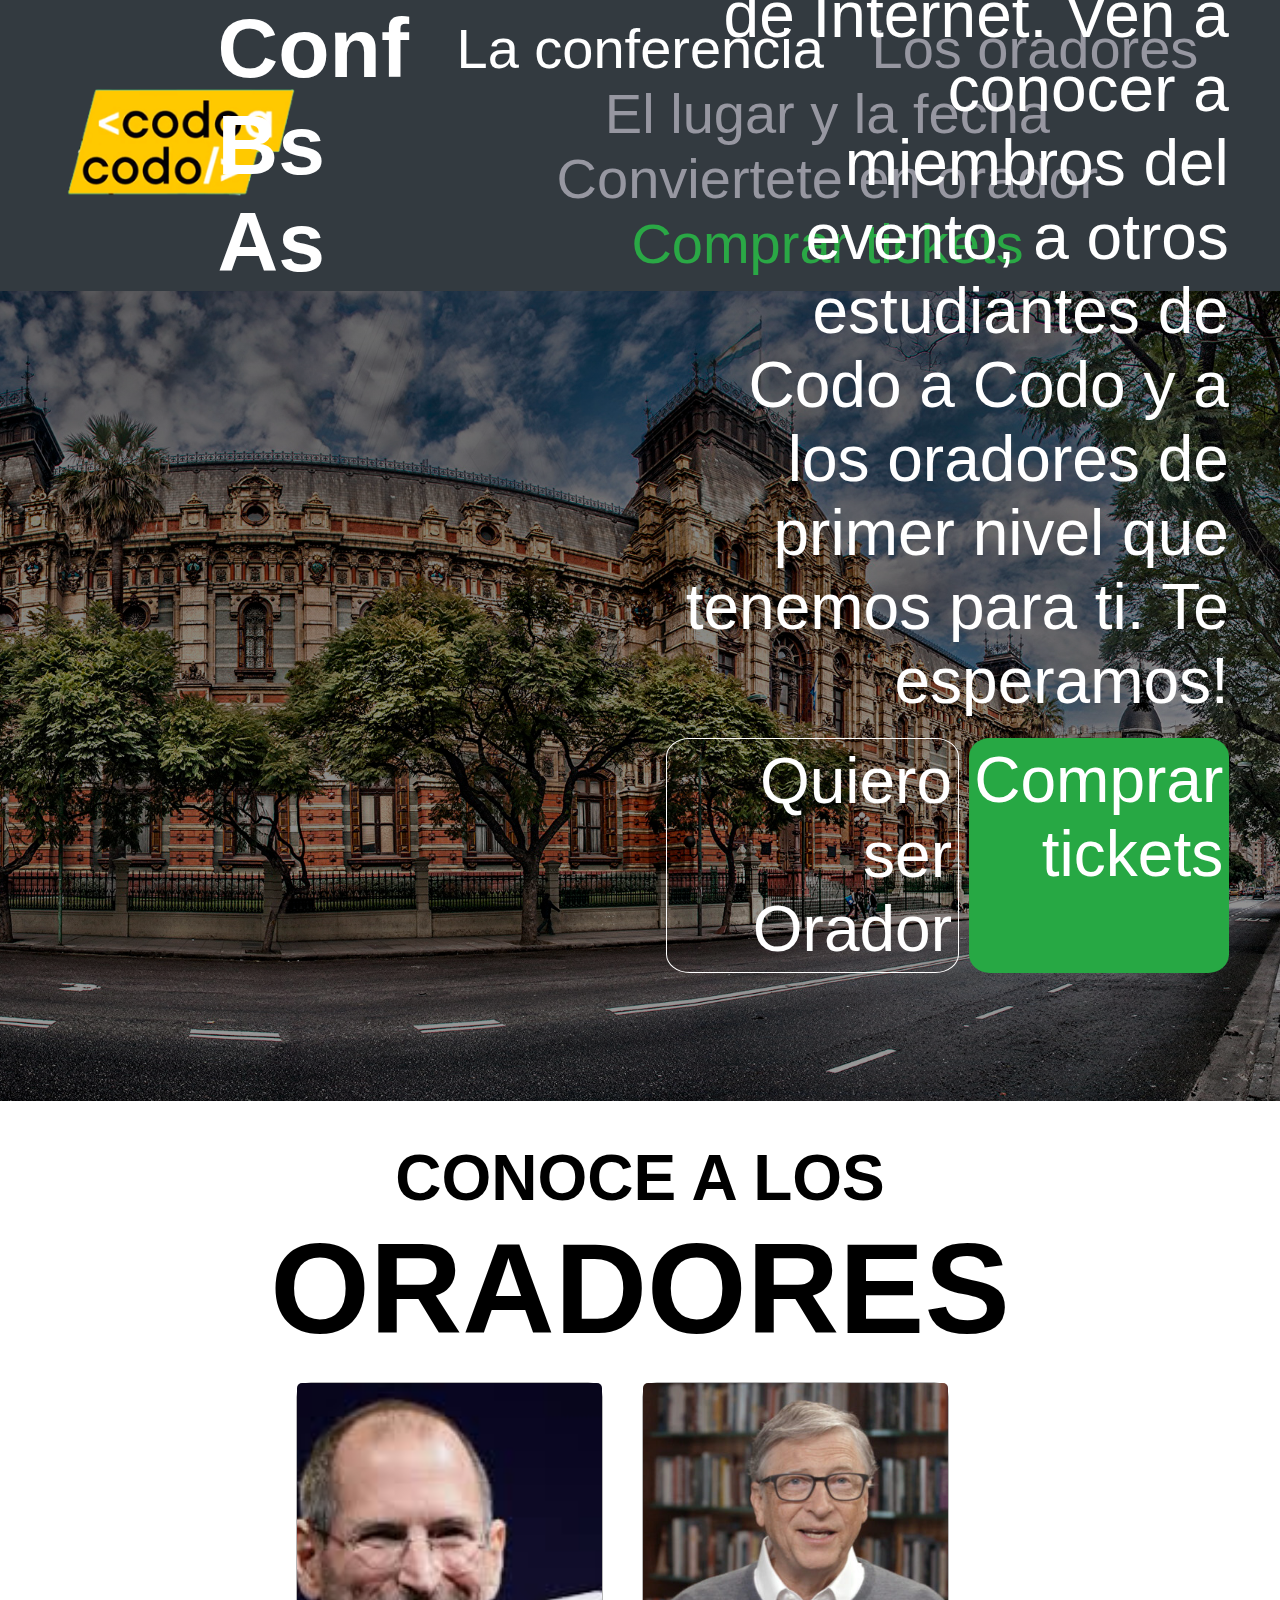
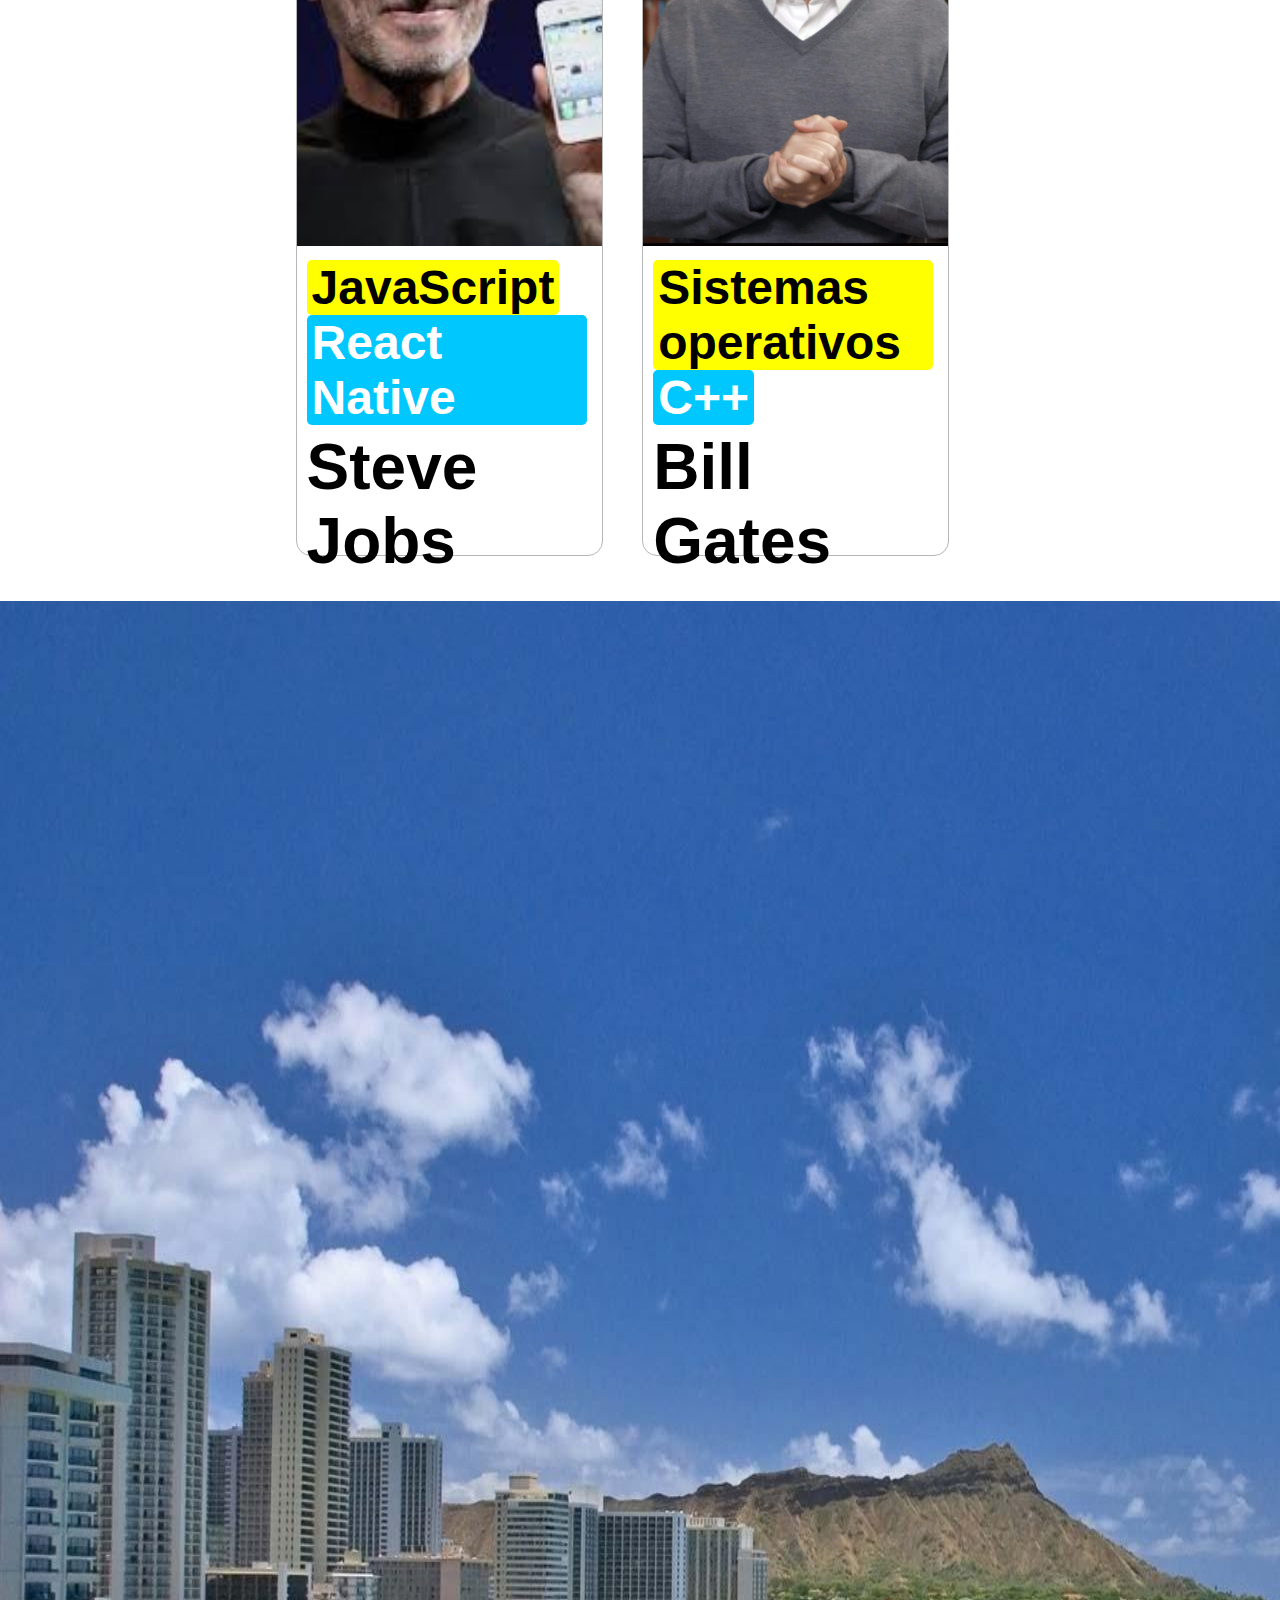
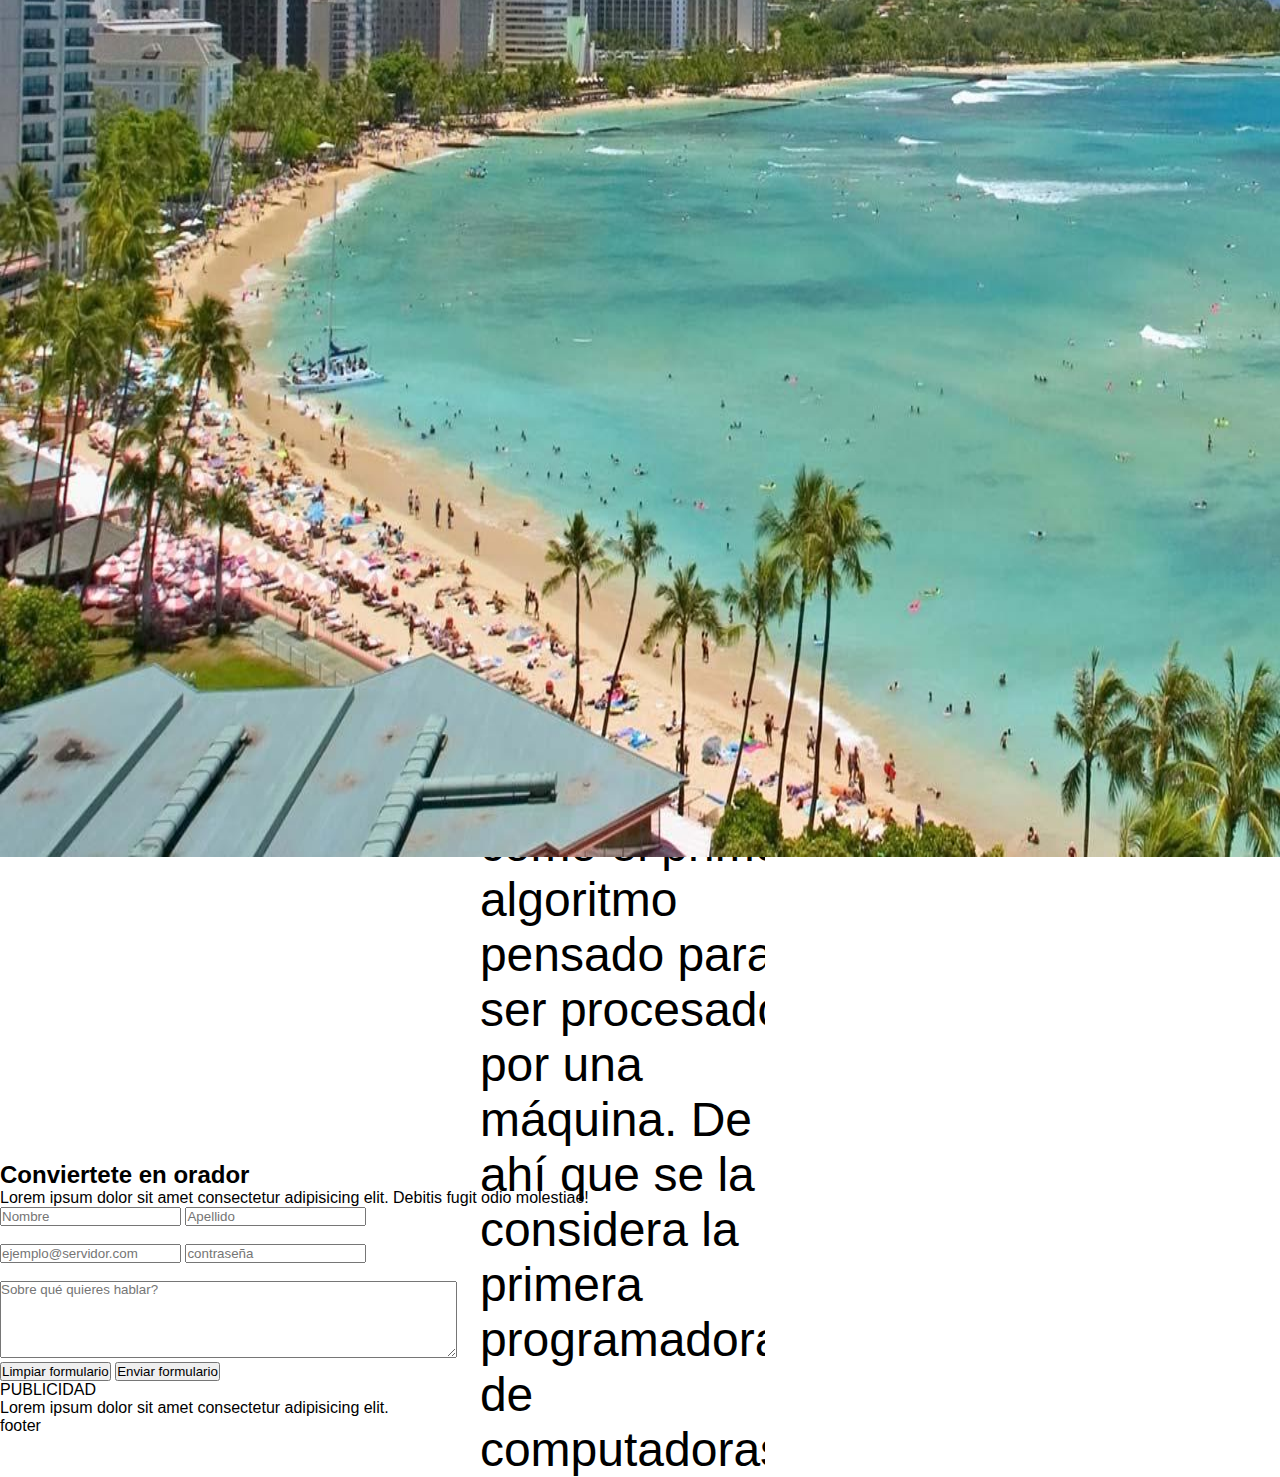
==== index.html @ b5bfacdd "...." ====
<!DOCTYPE html>
<html lang="en">
  <head>
    <meta charset="UTF-8" />
    <meta name="viewport" content="width=device-width, initial-scale=1.0" />
    <title>Proyecto integrador Front | Carolina Ramirez</title>
    <link
      rel="shortcut icon"
      href="./asssets/img/favicon.ico"
      type="image/x-icon"
    />
    <link rel="stylesheet" href="./css/estilos.css" />
  </head>
  <body>
    <!-- Inicia el encabezado -->
    <header>
      <div class="encabezado">
        <div class="encabezado__logo">
          <a
            href="https://buenosaires.gob.ar/educacion/codo-codo-40"
            target="_blank"
          >
            <img
              class="encabezado__logo__img"
              src="./asssets/img/codoacodo.png"
              alt="logo de codo a codo 4.0"
              loading="lazy"
            />
          </a>
        </div>
        <div class="encabezado__titulo">
          <h2>Conf Bs As</h2>
        </div>
        <nav class="encabezado__nav">
          <ul>
            <li>
              <a class="encabezado_conferencia" href="#conferencia"
                >La conferencia</a
              >
            </li>
            <li>
              <a class="encabezado_links" href="#oradores">Los oradores</a>
            </li>
            <li>
              <a class="encabezado_links" href="#lugarFecha"
                >El lugar y la fecha</a
              >
            </li>
            <li>
              <a class="encabezado_links" href="#formularioOrador"
                >Conviertete en orador</a
              >
            </li>
            <li>
              <a class="encabezado_comprar_tickets" href="./pages/tickets.html"
                >Comprar tickets</a
              >
            </li>
          </ul>
        </nav>
      </div>
    </header>
    <!-- LA CONFERENCIA -->
    <section id="conferencia" class="section_conferencia">
      <h1>Conf Bs As</h1>
      <p>
        Bs As llega por primera vez a Argentina. Un evento para compartir con
        nuestra comunidad el conocimiento y expericencia de los expertos que
        están creando el futuro de Internet. Ven a conocer a miembros del
        evento, a otros estudiantes de Codo a Codo y a los oradores de primer
        nivel que tenemos para ti. Te esperamos!
      </p>
      <div class="section_conferencia_button">
        <a class="quiero_ser_orador" href="">Quiero ser Orador</a>
        <a class="comprar_tickets" href="">Comprar tickets</a>
      </div>
    </section>
    <!-- LOS ORADORES -->
    <main>
      <section id="oradores" class="oradores">
        <h3>CONOCE A LOS</h3>
        <h2>ORADORES</h2>

        <div class="tarjeta">
          <img src="./asssets/img/steve.jpg" alt="Steve Jobs" loading="lazy" />
          <div class="cuerpoTarjeta">
            <h4 class="colorAmarillo">JavaScript</h4>
            <h4 class="colorCeleste">React Native</h4>
            <h3 class="tituloNombre">Steve Jobs</h3>
            <p>
              Destacado informático y empresario estadounidense. Creador del
              primer ordenador personal y fundador de Apple Computer, una
              empresa innovadora en el sector de la informática. Se caracteriza
              por tener ideas visionarias en el campo de los ordenadores
              personales, la telefonía móvil y la música digital. Así,
              revolucionó el sector durante más de tres décadas a través de sus
              productos.
            </p>
          </div>
        </div>
        <div class="tarjeta">
          <img src="./asssets/img/bill.jpg" alt="Bill Gates" loading="lazy" />
          <div class="cuerpoTarjeta">
            <h4 class="colorAmarillo">Sistemas operativos</h4>
            <h4 class="colorCeleste">C++</h4>
            <h3 class="tituloNombre">Bill Gates</h3>
            <p>
              (William Henry Gates III; Seattle, Washington, 1955) Informático y
              empresario estadounidense, fundador de Microsoft. La fortuna de
              este precoz programador, que no llegó a terminar sus estudios y
              que a los 31 años era ya multimillonario, procede del éxito
              arrollador de su sistema operativo, el MS-DOS (1981), que
              evolucionaría hasta convertirse en el popular Windows 3.1 (1992)
            </p>
          </div>
        </div>
        <div class="tarjeta">
          <img src="./asssets/img/ada.jpeg" alt="Ada Lovelace" loading="lazy" />
          <div class="cuerpoTarjeta">
            <h4 class="colorGris">Algoritmos</h4>
            <h4 class="colorRojo">Cobol</h4>
            <h3 class="tituloNombre">Ada Lovelace</h3>
            <p>
             Apasionada de las matemáticas que se animó a explorar
              el pensamiento abstracto mucho más allá de lo que “era
              aconsejable” para las mujeres. Su pasión y esmero dio resultados:
              creó lo que hoy se conoce como el primer algoritmo pensado para
              ser procesado por una máquina. De ahí que se la considera la
              primera programadora de computadoras. 
            </p>
          </div>
        </div>
      </section>
      <section id="lugarFecha" class="lugar_fecha">
      
            <img class="lugar_fecha_imagen"
          src="./asssets/img/honolulu.jpg"
          alt="Honolulu"
          loading="lazy"
        />
      
        <div class="lugar_fecha_texto">
             <h2>Buenos Aires - Octubre</h2>
        <p>
          Buenos Aires es la provincia y localidad más grande del estado de
          Argentina, en los Estados Unidos. Honolulu el la más sureña de entre
          las principales ciudades estadounidenses. Aunque el nombre de Honolulu
          se refiere al área urbana en la costa sureste de las isla de Oahu, la
          ciudad y el condado de Honolulu han formado una ciudad- condado
          consolidada que cubre toda la ciduad (aproximadamente 600km2 de
          superficie).
        </p>
        <a class="lugar_fecha_conoce_mas" href="./pages/404.html">Conocé más</a>
        </div>
      
     
      </section>
      <section>
        <iframe
          src="https://www.google.com/maps/embed?pb=!1m18!1m12!1m3!1d3284.1366237167395!2d-58.39758742425996!3d-34.60070657295539!2m3!1f0!2f0!3f0!3m2!1i1024!2i768!4f13.1!3m3!1m2!1s0x95bccabfe23f5e3b%3A0x6f90fe1eadb235cf!2sMuseo%20del%20Agua%20y%20de%20la%20Historia%20Sanitaria!5e0!3m2!1ses!2sar!4v1692228848422!5m2!1ses!2sar"
          width="400"
          height="300"
          style="border: 0"
          allowfullscreen=""
          loading="lazy"
          referrerpolicy="no-referrer-when-downgrade"
        ></iframe>
      </section>

      <section id="formularioOrador">
        <h2>Conviertete en orador</h2>
        <p>
          Lorem ipsum dolor sit amet consectetur adipisicing elit. Debitis fugit
          odio molestiae!
        </p>
        <form action="./pages/404.html" method="get">
          <div>
            <input
              type="text"
              id="name"
              name="name"
              placeholder="Nombre"
              required
            />
            <input
              type="text"
              id="apellido"
              name="apellido"
              placeholder="Apellido"
              required
            />
          </div>
          <br />
          <div>
            <input
              type="email"
              id="email"
              name="email"
              placeholder="ejemplo@servidor.com"
            />
            <input type="password" placeholder="contraseña" />
          </div>
          <br />
          <div>
            <textarea
              name="comentario"
              id="comentario"
              cols="55"
              rows="5"
              placeholder="Sobre qué quieres hablar?"
              required
            ></textarea>
          </div>
          <div>
            <input type="reset" value="Limpiar formulario" />
            <input type="submit" value="Enviar formulario" />
          </div>
        </form>
      </section>
    </main>
    <aside>
      <p>PUBLICIDAD</p>
      <div>
        <p>Lorem ipsum dolor sit amet consectetur adipisicing elit.</p>
      </div>
      <!--estructurar posible publicidad-->
    </aside>

    <footer>footer</footer>
  </body>
</html>
---- css/estilos.css ----
* {
  margin: 0;
  padding: 0;
  box-sizing: border-box;
  font-family: "Lucida Sans", "Lucida Sans Regular", "Lucida Grande",
    "Lucida Sans Unicode", Geneva, Verdana, sans-serif;
}
/* Encabezado */
.encabezado {
  width: 100%;
  height: auto;
  background-color: rgb(51, 58, 64);
  display: flex;
  align-items: center;
  justify-content: flex-start;
  flex-direction: row;

  /* Responsive */
  @media (max-width: 768px) {
    flex-direction: column;
    align-items: stretch;
  }
}

.encabezado__logo {
  margin-left: 2%;
  width: 10%;

  /* Responsive */
  @media (max-width: 768px) {
    margin-left: 0;
    width: 100%;
  }
}

.encabezado__logo__img {
  height: 20vh;
}

.encabezado__titulo {
  margin-left: 5%;
  width: 15%;
  color: white;
  font-size: 3.5rem;

  /* Responsive */
  @media (max-width: 768px) {
    margin-left: 0;
    width: 100%;
  }
}

.encabezado__nav {
  margin-right: 5%;
  width: 75%;
  display: flex;
  align-items: flex-end;
  justify-content: flex-end;
  flex-direction: row;

  /* Responsive */
  @media (max-width: 768px) {
    margin-right: 0;
    width: 100%;
    justify-content: flex-start;
  }
}

.encabezado__nav ul {
  display: flex;
  align-items: flex-end;
  justify-content: space-evenly;
  flex-direction: row;
  flex-wrap: wrap;
  list-style: none;
}

.encabezado__nav ul li a {
  margin-left: 30px;
  text-decoration: none;
  font-size: 3.5rem;
}

.encabezado_conferencia {
  color: white;
}

.encabezado_links {
  color: rgb(151, 151, 161);
}

.encabezado_comprar_tickets {
  color: rgb(42, 168, 69);
}

/* conferencia Bs As */
.section_conferencia {
  width: 100%;
  height: 90vh;
  background-image: linear-gradient(rgba(0, 0, 0, 0.5), rgba(0, 0, 0, 0.4)),
    url("../asssets/img/palaciodelasaguas.jpg");
  background-size: cover;
  background-position: center;
  background-repeat: no-repeat;
  display: flex;
  flex-direction: column;
  align-content: flex-end;
  justify-content: flex-end;
  text-align: right;
  color: white;
  padding-top: 15%;
  padding-right: 4%;
  padding-left: 52%;
  padding-bottom: 10%;

  /* Responsive */
  @media (max-width: 768px) {
    padding-left: 0;
    padding-right: 0;
    text-align: center;
  }
}

.section_conferencia h1 {
  font-size: 10rem;
  font-weight: 500;
  margin: 0;
  padding: 0;

  /* Responsive */
  @media (max-width: 768px) {
    font-size: 24px;
  }
}

.section_conferencia p {
  font-size: 4rem;
  font-weight: 400;
  margin: 0;
  padding: 0;

  /* Responsive */
  @media (max-width: 768px) {
    font-size: 14px;
  }
}

.section_conferencia_button {
  font-size: 4rem;
  display: flex;
  justify-content: flex-end;
  padding-top: 20px;

  /* Responsive */
  @media (max-width: 768px) {
    justify-content: center;
  }
}

.comprar_tickets {
  text-decoration: none;
  border-radius: 8%;
  border: none;
  background-color: rgb(39, 168, 68);
  color: white;
  padding: 1%;
  margin-left: 10px;

  /* Responsive */
  @media (max-width: 768px) {
    margin: 0 auto;
  }
}

.quiero_ser_orador {
  text-decoration: none;
  border-radius: 8%;
  border: solid 1px white;
  color: white;
  padding: 1%;

  /* Responsive */
  @media (max-width: 768px) {
    margin: 0 auto;
  }
}

/* LOS ORADORES */
.oradores {
  height: 100vh;
  width: 80%;
  margin: 0 auto;
  text-align: center;
  padding-top: 40px;
}
.oradores h2 {
  font-size: 8rem;
}
.oradores h3 {
  font-size: 4rem;
}
.tarjeta {
  background-color: white;
  border: 1px solid rgb(182, 182, 182);
  border-radius: 15px;
  width: 30%;
  height: 90%;
  display: inline-block;
  margin-right: 35px;
  margin-top: 20px;
  text-align: left;
}
.tarjeta p {
  display: flex;
  font-size: 3rem;
  overflow-x: hidden;
  overflow-y: visible;
  text-overflow: ellipsis;
  white-space: wrap;
}
.tarjeta img {
  width: 100%;
  height: 60%;
  object-fit: contain;
  object-fit: cover;
  border-radius: 5px 5px 0px 0px;
}
.cuerpoTarjeta {
  margin: 10px;
}
.cuerpoTarjeta h4 {
  display: inline-block;
  border-radius: 5px;
  margin-right: 5px;
  padding: 0 5px;
}
.tituloNombre {
  margin-top: 5px;
  margin-bottom: 20px;
  font-size: 3rem;
}
.colorCeleste {
  font-size: 3rem;
  background-color: rgb(0, 200, 255);
  color: white;
}
.colorAmarillo {
  font-size: 3rem;
  background-color: rgb(255, 255, 0);
  color: black;
}
.colorGris {
  font-size: 3rem;
  background-color: rgb(106, 106, 106);
  color: white;
}
.colorRojo {
  font-size: 3rem;
  background-color: rgb(171, 2, 2);
  color: white;
}

/* honolulu section. */

.lugar_fecha {
  width: 100%;
  margin-top: 200px;
  display: flex;
  justify-content: space-between;
  flex-direction: row;
}
.lugar_fecha_imagen img {
  width: 100%;
  height: auto;
}
.lugar_fecha_texto {
  width: 100%;
  background-color: rgb(53, 58, 61);
  display: flex;
  justify-content: start;
  align-content: flex-start;
  flex-wrap: wrap;
  text-align: left;
}
.lugar_fecha_texto h2 {
  color: white;
  font-size: 4rem;
  margin-left: 25px;
}
.lugar_fecha_texto p{
  color:white;
  font-size: 3rem;
  margin-left: 25px;
  
}
.lugar_fecha_conoce_mas{
  display: flex;
  flex-direction: row;  align-items: end; justify-content: end;
  color: white;
  font-size: 2rem;
  border: solid 1px white;
}
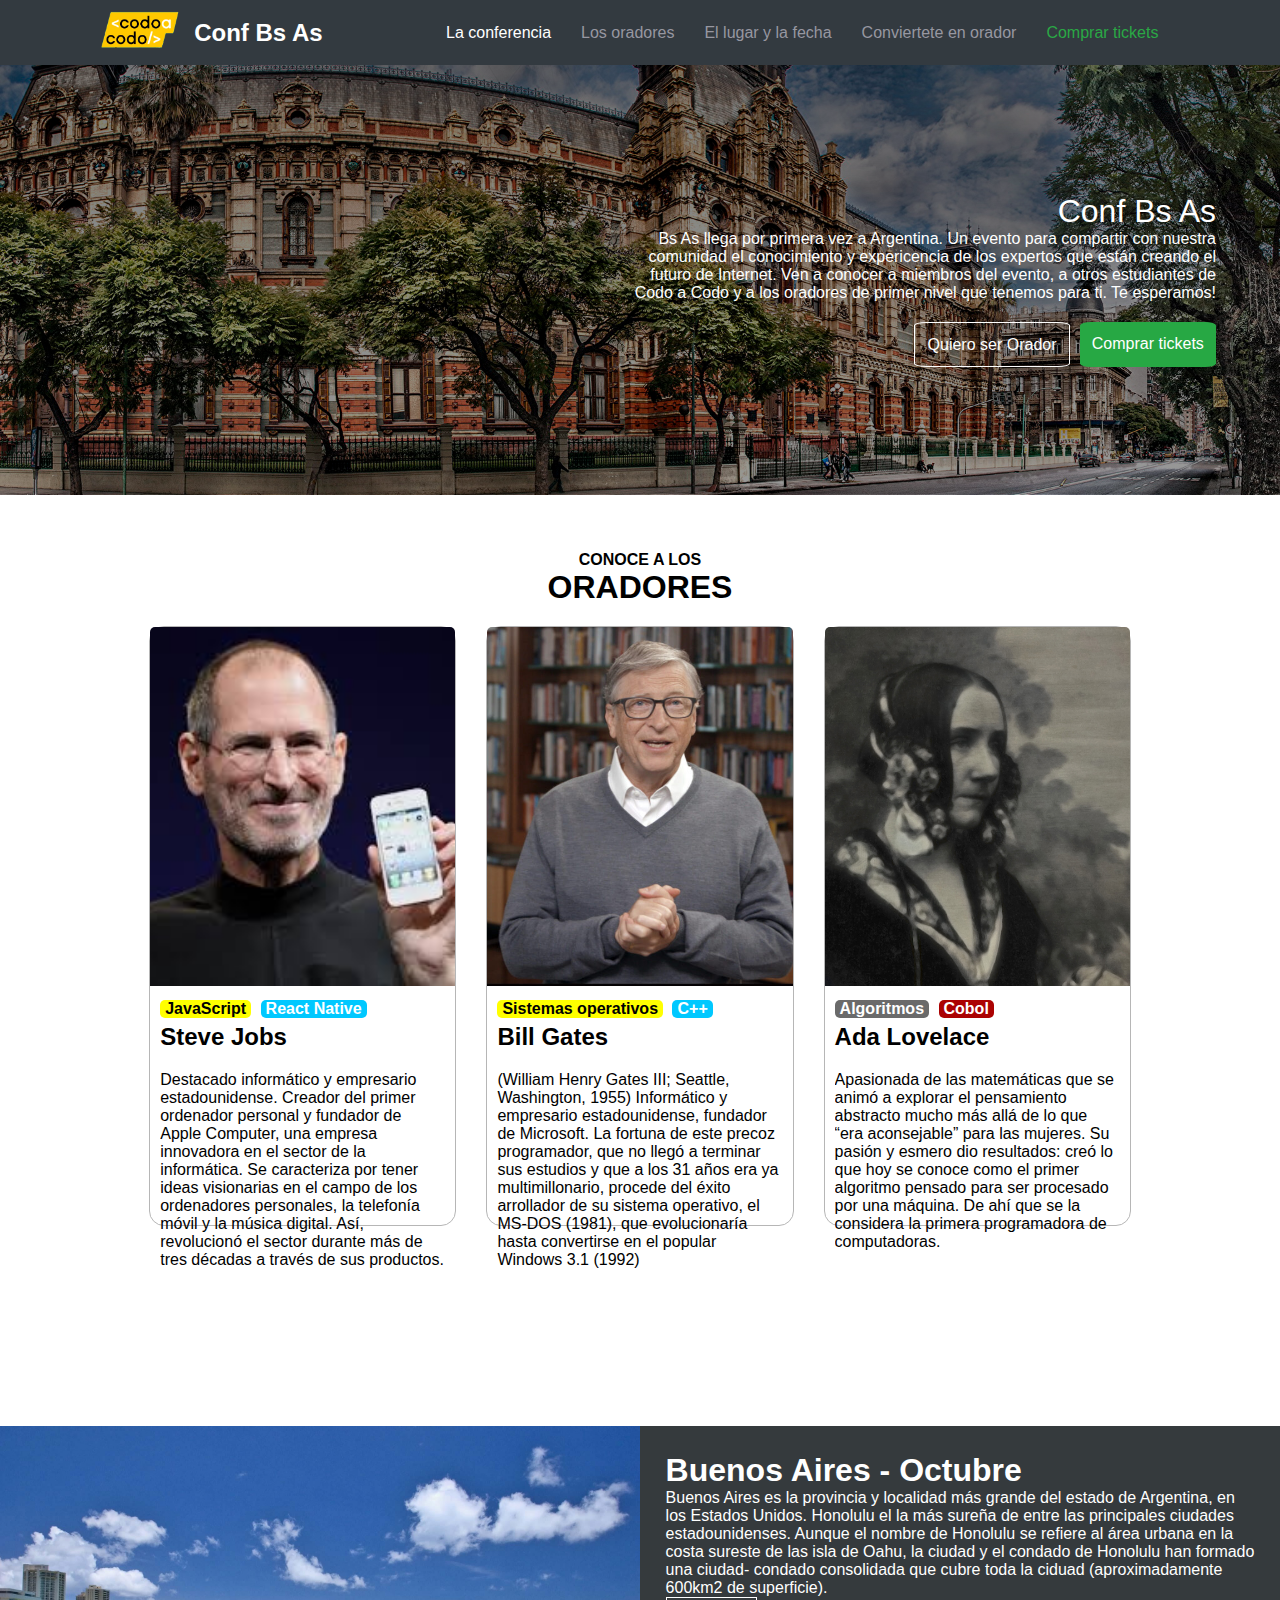
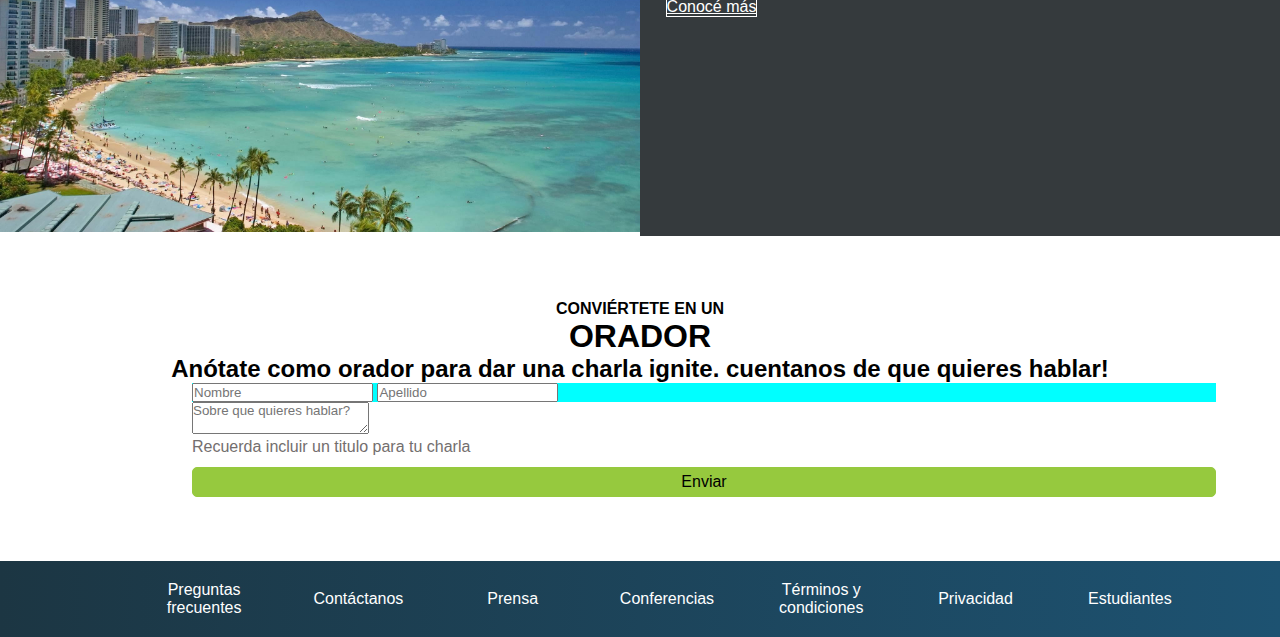
==== commit fb5797f6: "ultima version" ====
--- a/index.html
+++ b/index.html
@@ -8,6 +8,12 @@
       rel="shortcut icon"
       href="./asssets/img/favicon.ico"
       type="image/x-icon"
+    />
+    <link
+      href="https://cdn.jsdelivr.net/npm/bootstrap@5.0.2/dist/css/bootstrap.min.css"
+      rel="stylesheet"
+      integrity="sha384-EVSTQN3/azprG1Anm3QDgpJLIm9Nao0Yz1ztcQTwFspd3yD65VohhpuuCOmLASjC"
+      crossorigin="anonymous"
     />
     <link rel="stylesheet" href="./css/estilos.css" />
   </head>
@@ -78,154 +84,140 @@
     <!-- LOS ORADORES -->
     <main>
       <section id="oradores" class="oradores">
-        <h3>CONOCE A LOS</h3>
-        <h2>ORADORES</h2>
-
-        <div class="tarjeta">
-          <img src="./asssets/img/steve.jpg" alt="Steve Jobs" loading="lazy" />
-          <div class="cuerpoTarjeta">
-            <h4 class="colorAmarillo">JavaScript</h4>
-            <h4 class="colorCeleste">React Native</h4>
-            <h3 class="tituloNombre">Steve Jobs</h3>
-            <p>
-              Destacado informático y empresario estadounidense. Creador del
-              primer ordenador personal y fundador de Apple Computer, una
-              empresa innovadora en el sector de la informática. Se caracteriza
-              por tener ideas visionarias en el campo de los ordenadores
-              personales, la telefonía móvil y la música digital. Así,
-              revolucionó el sector durante más de tres décadas a través de sus
-              productos.
-            </p>
-          </div>
-        </div>
-        <div class="tarjeta">
-          <img src="./asssets/img/bill.jpg" alt="Bill Gates" loading="lazy" />
-          <div class="cuerpoTarjeta">
-            <h4 class="colorAmarillo">Sistemas operativos</h4>
-            <h4 class="colorCeleste">C++</h4>
-            <h3 class="tituloNombre">Bill Gates</h3>
-            <p>
-              (William Henry Gates III; Seattle, Washington, 1955) Informático y
-              empresario estadounidense, fundador de Microsoft. La fortuna de
-              este precoz programador, que no llegó a terminar sus estudios y
-              que a los 31 años era ya multimillonario, procede del éxito
-              arrollador de su sistema operativo, el MS-DOS (1981), que
-              evolucionaría hasta convertirse en el popular Windows 3.1 (1992)
-            </p>
-          </div>
-        </div>
-        <div class="tarjeta">
-          <img src="./asssets/img/ada.jpeg" alt="Ada Lovelace" loading="lazy" />
-          <div class="cuerpoTarjeta">
-            <h4 class="colorGris">Algoritmos</h4>
-            <h4 class="colorRojo">Cobol</h4>
-            <h3 class="tituloNombre">Ada Lovelace</h3>
-            <p>
-             Apasionada de las matemáticas que se animó a explorar
-              el pensamiento abstracto mucho más allá de lo que “era
-              aconsejable” para las mujeres. Su pasión y esmero dio resultados:
-              creó lo que hoy se conoce como el primer algoritmo pensado para
-              ser procesado por una máquina. De ahí que se la considera la
-              primera programadora de computadoras. 
-            </p>
+        <div class="titulo-subtitulo">
+          <h2 class="subtitulo">CONOCE A LOS</h2>
+          <h1 class="titulo">ORADORES</h1>
+        </div>
+
+        <div class="contenedor-tarjetas">
+          <div class="tarjeta">
+            <img
+              src="./asssets/img/steve.jpg"
+              alt="Steve Jobs"
+              loading="lazy"
+            />
+            <div class="cuerpoTarjeta">
+              <h4 class="colorAmarillo">JavaScript</h4>
+              <h4 class="colorCeleste">React Native</h4>
+              <h3 class="tituloNombre">Steve Jobs</h3>
+              <p>
+                Destacado informático y empresario estadounidense. Creador del
+                primer ordenador personal y fundador de Apple Computer, una
+                empresa innovadora en el sector de la informática. Se
+                caracteriza por tener ideas visionarias en el campo de los
+                ordenadores personales, la telefonía móvil y la música digital.
+                Así, revolucionó el sector durante más de tres décadas a través
+                de sus productos.
+              </p>
+            </div>
+          </div>
+          <div class="tarjeta">
+            <img src="./asssets/img/bill.jpg" alt="Bill Gates" loading="lazy" />
+            <div class="cuerpoTarjeta">
+              <h4 class="colorAmarillo">Sistemas operativos</h4>
+              <h4 class="colorCeleste">C++</h4>
+              <h3 class="tituloNombre">Bill Gates</h3>
+              <p>
+                (William Henry Gates III; Seattle, Washington, 1955) Informático
+                y empresario estadounidense, fundador de Microsoft. La fortuna
+                de este precoz programador, que no llegó a terminar sus estudios
+                y que a los 31 años era ya multimillonario, procede del éxito
+                arrollador de su sistema operativo, el MS-DOS (1981), que
+                evolucionaría hasta convertirse en el popular Windows 3.1 (1992)
+              </p>
+            </div>
+          </div>
+          <div class="tarjeta">
+            <img
+              src="./asssets/img/ada.jpeg"
+              alt="Ada Lovelace"
+              loading="lazy"
+            />
+            <div class="cuerpoTarjeta">
+              <h4 class="colorGris">Algoritmos</h4>
+              <h4 class="colorRojo">Cobol</h4>
+              <h3 class="tituloNombre">Ada Lovelace</h3>
+              <p>
+                Apasionada de las matemáticas que se animó a explorar el
+                pensamiento abstracto mucho más allá de lo que “era aconsejable”
+                para las mujeres. Su pasión y esmero dio resultados: creó lo que
+                hoy se conoce como el primer algoritmo pensado para ser
+                procesado por una máquina. De ahí que se la considera la primera
+                programadora de computadoras.
+              </p>
+            </div>
           </div>
         </div>
       </section>
       <section id="lugarFecha" class="lugar_fecha">
-      
-            <img class="lugar_fecha_imagen"
-          src="./asssets/img/honolulu.jpg"
-          alt="Honolulu"
-          loading="lazy"
-        />
-      
+        <div class="div_img">
+          <img
+            class="lugar_fecha_imagen"
+            src="./asssets/img/honolulu.jpg"
+            alt="Honolulu"
+            loading="lazy"
+          />
+        </div>
+
         <div class="lugar_fecha_texto">
-             <h2>Buenos Aires - Octubre</h2>
-        <p>
-          Buenos Aires es la provincia y localidad más grande del estado de
-          Argentina, en los Estados Unidos. Honolulu el la más sureña de entre
-          las principales ciudades estadounidenses. Aunque el nombre de Honolulu
-          se refiere al área urbana en la costa sureste de las isla de Oahu, la
-          ciudad y el condado de Honolulu han formado una ciudad- condado
-          consolidada que cubre toda la ciduad (aproximadamente 600km2 de
-          superficie).
-        </p>
-        <a class="lugar_fecha_conoce_mas" href="./pages/404.html">Conocé más</a>
-        </div>
-      
-     
+          <h2>Buenos Aires - Octubre</h2>
+          <p>
+            Buenos Aires es la provincia y localidad más grande del estado de
+            Argentina, en los Estados Unidos. Honolulu el la más sureña de entre
+            las principales ciudades estadounidenses. Aunque el nombre de
+            Honolulu se refiere al área urbana en la costa sureste de las isla
+            de Oahu, la ciudad y el condado de Honolulu han formado una ciudad-
+            condado consolidada que cubre toda la ciduad (aproximadamente 600km2
+            de superficie).
+          </p>
+          <a class="lugar_fecha_conoce_mas" href="./pages/404.html"
+            >Conocé más</a
+          >
+        </div>
       </section>
-      <section>
-        <iframe
-          src="https://www.google.com/maps/embed?pb=!1m18!1m12!1m3!1d3284.1366237167395!2d-58.39758742425996!3d-34.60070657295539!2m3!1f0!2f0!3f0!3m2!1i1024!2i768!4f13.1!3m3!1m2!1s0x95bccabfe23f5e3b%3A0x6f90fe1eadb235cf!2sMuseo%20del%20Agua%20y%20de%20la%20Historia%20Sanitaria!5e0!3m2!1ses!2sar!4v1692228848422!5m2!1ses!2sar"
-          width="400"
-          height="300"
-          style="border: 0"
-          allowfullscreen=""
-          loading="lazy"
-          referrerpolicy="no-referrer-when-downgrade"
-        ></iframe>
-      </section>
-
-      <section id="formularioOrador">
-        <h2>Conviertete en orador</h2>
-        <p>
-          Lorem ipsum dolor sit amet consectetur adipisicing elit. Debitis fugit
-          odio molestiae!
-        </p>
-        <form action="./pages/404.html" method="get">
-          <div>
-            <input
-              type="text"
-              id="name"
-              name="name"
-              placeholder="Nombre"
-              required
-            />
-            <input
-              type="text"
-              id="apellido"
-              name="apellido"
-              placeholder="Apellido"
-              required
-            />
-          </div>
-          <br />
-          <div>
-            <input
-              type="email"
-              id="email"
-              name="email"
-              placeholder="ejemplo@servidor.com"
-            />
-            <input type="password" placeholder="contraseña" />
-          </div>
-          <br />
-          <div>
+
+      <div>
+        <div class="titulo-subtitulo">
+          <h2 class="subtitulo">CONVIÉRTETE EN UN</h2>
+          <h1 class="titulo">ORADOR</h1>
+          <h3 class="info">Anótate como orador para dar una charla ignite. cuentanos de que quieres hablar!</h3>
+        </div>
+        <div class="formulario-row">
+          <div class="input-group mb-3">
+            <input type="text" class="form-control" placeholder="Nombre" />
+            <span class="input-group-text"> </span>
+            <input type="text" class="form-control" placeholder="Apellido" />
+          </div>
+        </div>
+        <div class="input-textarea">
+          <div class="input-group mb-3">
             <textarea
-              name="comentario"
-              id="comentario"
-              cols="55"
-              rows="5"
-              placeholder="Sobre qué quieres hablar?"
-              required
+              class="form-control"
+              placeholder="Sobre que quieres hablar?"
             ></textarea>
-          </div>
-          <div>
-            <input type="reset" value="Limpiar formulario" />
-            <input type="submit" value="Enviar formulario" />
-          </div>
-        </form>
-      </section>
+            
+        
+          </div>  
+          <label for="textarea" class="label-textarea">Recuerda incluir un titulo para tu charla</label>
+          <input type="button" value="Enviar" class="btn-enviar">
+        </div>
+      </div>
     </main>
-    <aside>
-      <p>PUBLICIDAD</p>
-      <div>
-        <p>Lorem ipsum dolor sit amet consectetur adipisicing elit.</p>
-      </div>
-      <!--estructurar posible publicidad-->
-    </aside>
-
-    <footer>footer</footer>
+
+    <footer class="footer_contenedor">
+      <a class="anclas_footer" href="">Preguntas frecuentes</a>
+      <a class="anclas_footer" href="">Contáctanos</a>
+      <a class="anclas_footer" href="">Prensa</a>
+      <a class="anclas_footer" href="">Conferencias</a>
+      <a class="anclas_footer" href="">Términos y condiciones</a>
+      <a class="anclas_footer" href="">Privacidad</a>
+      <a class="anclas_footer" href="">Estudiantes</a>
+    </footer>
   </body>
+
+  <script
+    src="https://cdn.jsdelivr.net/npm/bootstrap@5.0.2/dist/js/bootstrap.bundle.min.js"
+    integrity="sha384-MrcW6ZMFYlzcLA8Nl+NtUVF0sA7MsXsP1UyJoMp4YLEuNSfAP+JcXn/tWtIaxVXM"
+    crossorigin="anonymous"
+  ></script>
 </html>
--- a/css/estilos.css
+++ b/css/estilos.css
@@ -8,7 +8,9 @@
 /* Encabezado */
 .encabezado {
   width: 100%;
-  height: auto;
+  padding-left: 5%;
+  padding-right: 5%;
+  height: 15%;
   background-color: rgb(51, 58, 64);
   display: flex;
   align-items: center;
@@ -16,10 +18,10 @@
   flex-direction: row;
 
   /* Responsive */
-  @media (max-width: 768px) {
+  /* @media (max-width: 768px) {
     flex-direction: column;
     align-items: stretch;
-  }
+  } */
 }
 
 .encabezado__logo {
@@ -27,27 +29,26 @@
   width: 10%;
 
   /* Responsive */
-  @media (max-width: 768px) {
+  /* @media (max-width: 768px) {
     margin-left: 0;
     width: 100%;
-  }
+  } */
 }
 
 .encabezado__logo__img {
-  height: 20vh;
+  width: 100%;
 }
 
 .encabezado__titulo {
-  margin-left: 5%;
   width: 15%;
   color: white;
-  font-size: 3.5rem;
-
-  /* Responsive */
-  @media (max-width: 768px) {
+  font-size: 1rem;
+
+  /* Responsive */
+  /* @media (max-width: 768px) {
     margin-left: 0;
     width: 100%;
-  }
+  } */
 }
 
 .encabezado__nav {
@@ -59,11 +60,11 @@
   flex-direction: row;
 
   /* Responsive */
-  @media (max-width: 768px) {
+  /* @media (max-width: 768px) {
     margin-right: 0;
     width: 100%;
     justify-content: flex-start;
-  }
+  } */
 }
 
 .encabezado__nav ul {
@@ -78,7 +79,7 @@
 .encabezado__nav ul li a {
   margin-left: 30px;
   text-decoration: none;
-  font-size: 3.5rem;
+  font-size: 1rem;
 }
 
 .encabezado_conferencia {
@@ -96,7 +97,6 @@
 /* conferencia Bs As */
 .section_conferencia {
   width: 100%;
-  height: 90vh;
   background-image: linear-gradient(rgba(0, 0, 0, 0.5), rgba(0, 0, 0, 0.4)),
     url("../asssets/img/palaciodelasaguas.jpg");
   background-size: cover;
@@ -108,53 +108,52 @@
   justify-content: flex-end;
   text-align: right;
   color: white;
-  padding-top: 15%;
-  padding-right: 4%;
-  padding-left: 52%;
+  padding-right: 5%;
   padding-bottom: 10%;
-
-  /* Responsive */
-  @media (max-width: 768px) {
+  padding-top: 10%;
+
+  /* Responsive */
+  /* @media (max-width: 768px) {
     padding-left: 0;
     padding-right: 0;
     text-align: center;
-  }
+  } */
 }
 
 .section_conferencia h1 {
-  font-size: 10rem;
+  font-size: 2rem;
   font-weight: 500;
   margin: 0;
   padding: 0;
 
   /* Responsive */
-  @media (max-width: 768px) {
+  /* @media (max-width: 768px) {
     font-size: 24px;
-  }
+  } */
 }
 
 .section_conferencia p {
-  font-size: 4rem;
+  font-size: 1rem;
   font-weight: 400;
-  margin: 0;
+  margin-left: 50%;
   padding: 0;
 
   /* Responsive */
-  @media (max-width: 768px) {
+  /* @media (max-width: 768px) {
     font-size: 14px;
-  }
+  } */
 }
 
 .section_conferencia_button {
-  font-size: 4rem;
+  font-size: 1.5rem;
   display: flex;
   justify-content: flex-end;
   padding-top: 20px;
 
   /* Responsive */
-  @media (max-width: 768px) {
+  /* @media (max-width: 768px) {
     justify-content: center;
-  }
+  } */
 }
 
 .comprar_tickets {
@@ -165,11 +164,12 @@
   color: white;
   padding: 1%;
   margin-left: 10px;
-
-  /* Responsive */
-  @media (max-width: 768px) {
+  font-size: 1rem;
+
+  /* Responsive */
+  /* @media (max-width: 768px) {
     margin: 0 auto;
-  }
+  } */
 }
 
 .quiero_ser_orador {
@@ -178,41 +178,42 @@
   border: solid 1px white;
   color: white;
   padding: 1%;
-
-  /* Responsive */
-  @media (max-width: 768px) {
+  font-size: 1rem;
+
+  /* Responsive */
+  /* @media (max-width: 768px) {
     margin: 0 auto;
-  }
+  } */
 }
 
 /* LOS ORADORES */
 .oradores {
-  height: 100vh;
+  height: 100%;
   width: 80%;
   margin: 0 auto;
   text-align: center;
-  padding-top: 40px;
-}
-.oradores h2 {
-  font-size: 8rem;
-}
-.oradores h3 {
-  font-size: 4rem;
+  padding-top: 5px;
+}
+
+.contenedor-tarjetas {
+  display: flex;
+  flex-direction: row;
+  justify-content: center;
 }
 .tarjeta {
-  background-color: white;
+  background: white;
   border: 1px solid rgb(182, 182, 182);
   border-radius: 15px;
   width: 30%;
-  height: 90%;
   display: inline-block;
-  margin-right: 35px;
+  margin-right: 15px;
+  margin-left: 15px;
   margin-top: 20px;
   text-align: left;
 }
 .tarjeta p {
   display: flex;
-  font-size: 3rem;
+  font-size: 1rem;
   overflow-x: hidden;
   overflow-y: visible;
   text-overflow: ellipsis;
@@ -225,6 +226,7 @@
   object-fit: cover;
   border-radius: 5px 5px 0px 0px;
 }
+
 .cuerpoTarjeta {
   margin: 10px;
 }
@@ -237,25 +239,25 @@
 .tituloNombre {
   margin-top: 5px;
   margin-bottom: 20px;
-  font-size: 3rem;
+  font-size: 1.5rem;
 }
 .colorCeleste {
-  font-size: 3rem;
+  font-size: 1rem;
   background-color: rgb(0, 200, 255);
   color: white;
 }
 .colorAmarillo {
-  font-size: 3rem;
+  font-size: 1rem;
   background-color: rgb(255, 255, 0);
   color: black;
 }
 .colorGris {
-  font-size: 3rem;
+  font-size: 1rem;
   background-color: rgb(106, 106, 106);
   color: white;
 }
 .colorRojo {
-  font-size: 3rem;
+  font-size: 1rem;
   background-color: rgb(171, 2, 2);
   color: white;
 }
@@ -269,12 +271,16 @@
   justify-content: space-between;
   flex-direction: row;
 }
-.lugar_fecha_imagen img {
-  width: 100%;
-  height: auto;
+.lugar_fecha_imagen {
+  width: 100%;
+}
+
+.div_img {
+  width: 50%;
 }
 .lugar_fecha_texto {
-  width: 100%;
+  padding: 2%;
+  width: 50%;
   background-color: rgb(53, 58, 61);
   display: flex;
   justify-content: start;
@@ -284,19 +290,123 @@
 }
 .lugar_fecha_texto h2 {
   color: white;
-  font-size: 4rem;
-  margin-left: 25px;
-}
-.lugar_fecha_texto p{
-  color:white;
-  font-size: 3rem;
-  margin-left: 25px;
-  
-}
-.lugar_fecha_conoce_mas{
-  display: flex;
-  flex-direction: row;  align-items: end; justify-content: end;
-  color: white;
   font-size: 2rem;
+}
+.lugar_fecha_texto p {
+  color: white;
+  font-size: 1rem;
+}
+.lugar_fecha_conoce_mas {
+  display: flex;
+  flex-direction: row;
+  align-items: end;
+  justify-content: end;
+  color: white;
+  font-size: 1rem;
   border: solid 1px white;
-}+}
+/* ***************************************************** */
+/* Formulario oradores */
+
+.formulario-section {
+  width: 100%;
+  height: 50%;
+  display: flex;
+  justify-content: center;
+  align-items: center;
+  background-color: red;
+  background-color: aqua;
+  width: 100%;
+  height: 100%;
+  display: flex;
+  justify-content: center;
+  align-items: center;
+  flex-direction: row;
+}
+.titulo-subtitulo {
+  margin-top: 5%;
+  display: flex;
+  justify-content: center;
+  align-items: center;
+  flex-direction: column;
+}
+.titulo-subtitulo .titulo {
+  color: black;
+  font-size: 2rem;
+}
+.titulo-subtitulo .subtitulo {
+  color: black;
+  font-size: 1rem;
+}
+.titulo-subtitulo .info {
+  text-align: left;
+  color: black;
+  font-size: 1.5rem;
+  font-family: "Gill Sans", "Gill Sans MT", Calibri, "Trebuchet MS", sans-serif;
+}
+.formulario-row {
+  background-color: aqua;
+  width: 80%;
+  margin-left: 15%;
+}
+.input-textarea {
+  width: 80%;
+  height: auto;
+  margin-left: 15%;
+}
+.label-textarea{
+  color: rgb(115, 110, 110);
+  font-size: 1rem;
+  padding: 0;
+}
+.input {
+  width: 100%;
+  margin-right: 5%;
+
+  border: solid 1px gray;
+  border-radius: 5%;
+}
+.input_textarea {
+  width: 105%;
+  height: 20vh;
+  display: block;
+  justify-content: center;
+  align-items: center;
+  margin-top: 5%;
+}
+.btn-enviar {
+  margin-top: 1%;
+  width: 100%;
+  padding: 5px;
+  background-color: rgb(150, 201, 62);
+  border-radius: 5px;
+  border: solid 1px rgb(150, 201, 62);
+  font-size: 1rem;
+}
+/* FOOTER */
+.footer_contenedor {
+  display: flex;
+  flex-wrap: nowrap;
+  flex-direction: row;
+  justify-content: space-evenly;
+  align-items: center;
+  text-align: center;
+  margin-top: 5%;
+  padding: 20px 100px 20px 100px;
+  background: linear-gradient(to right, rgb(28, 54, 67), rgb(29, 82, 113));
+}
+.footer_contenedor ul {
+  list-style: none;
+  display: flex;
+  flex-wrap: nowrap;
+  flex-direction: row;
+  justify-content: space-evenly;
+  align-items: center;
+}
+.anclas_footer {
+  width: 10%;
+  text-decoration: none;
+  color: white;
+  font-size: 1rem;
+  margin-left: 5%;
+}
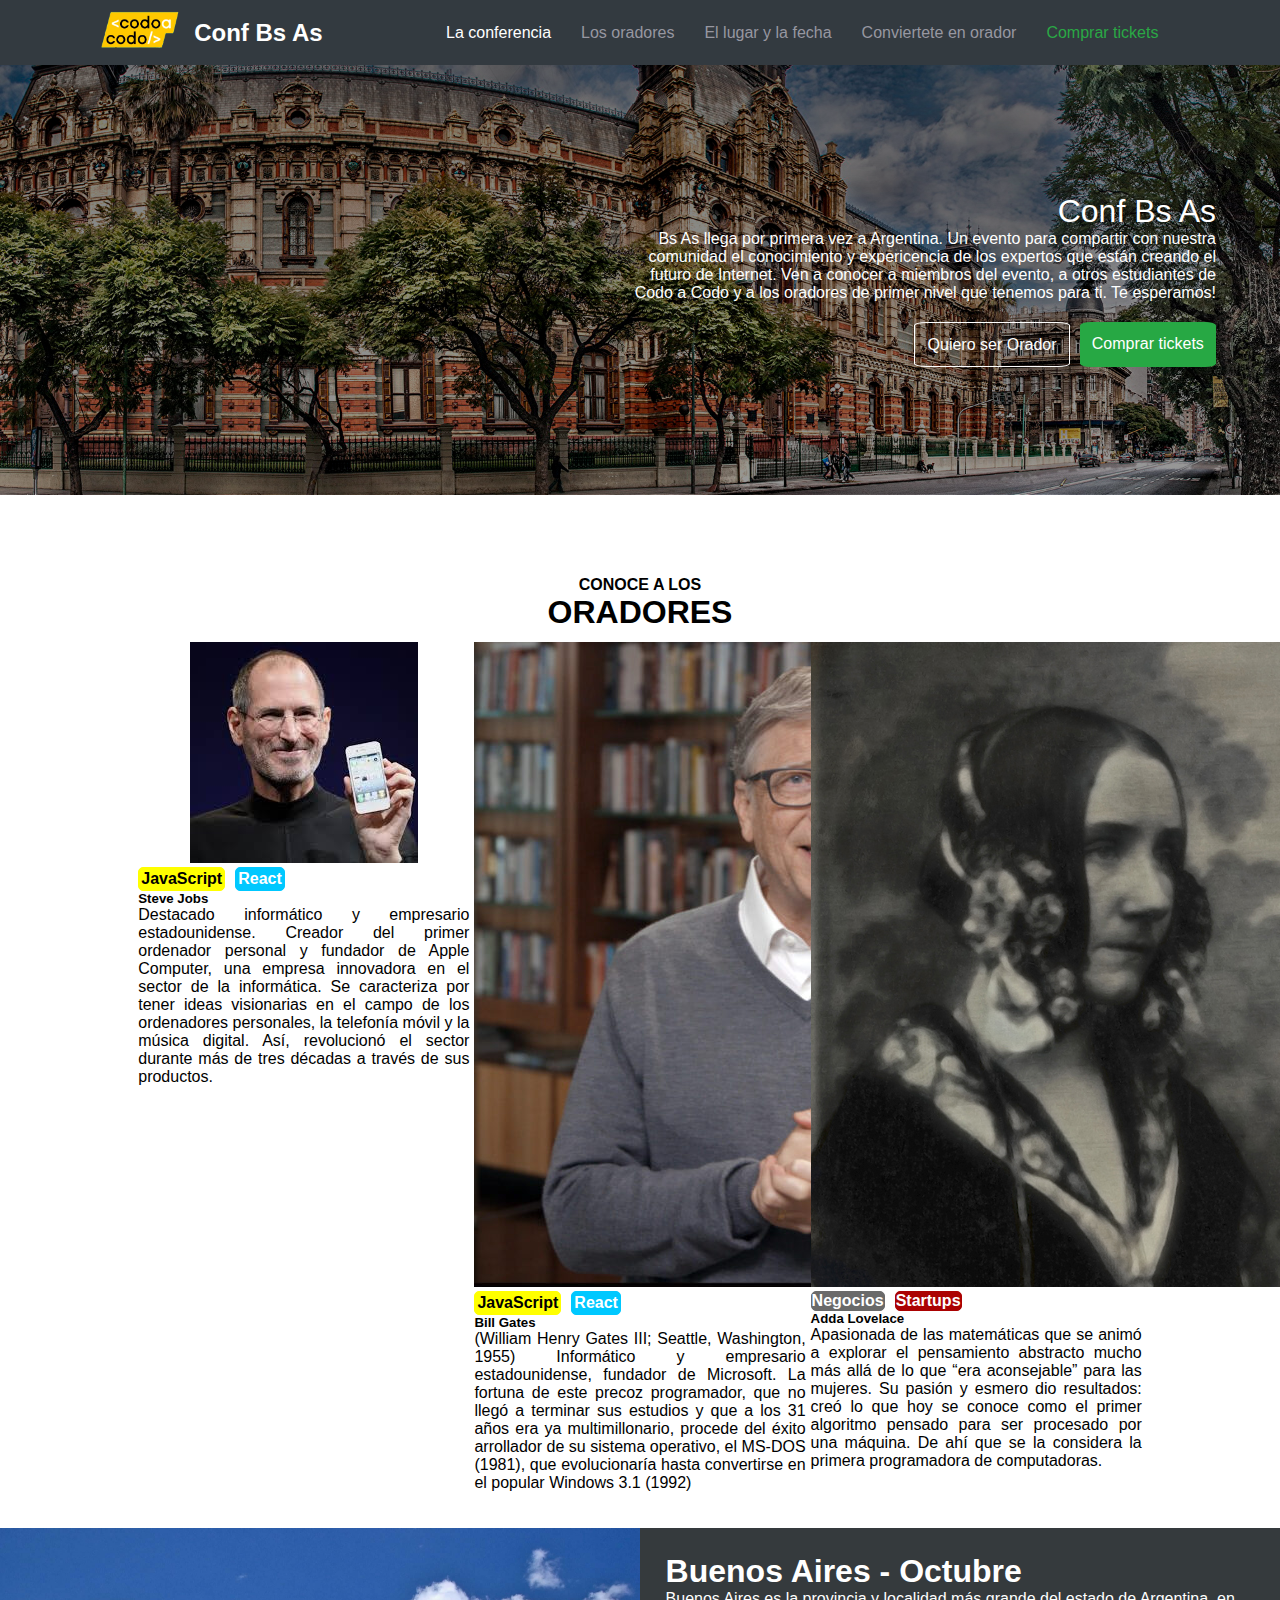
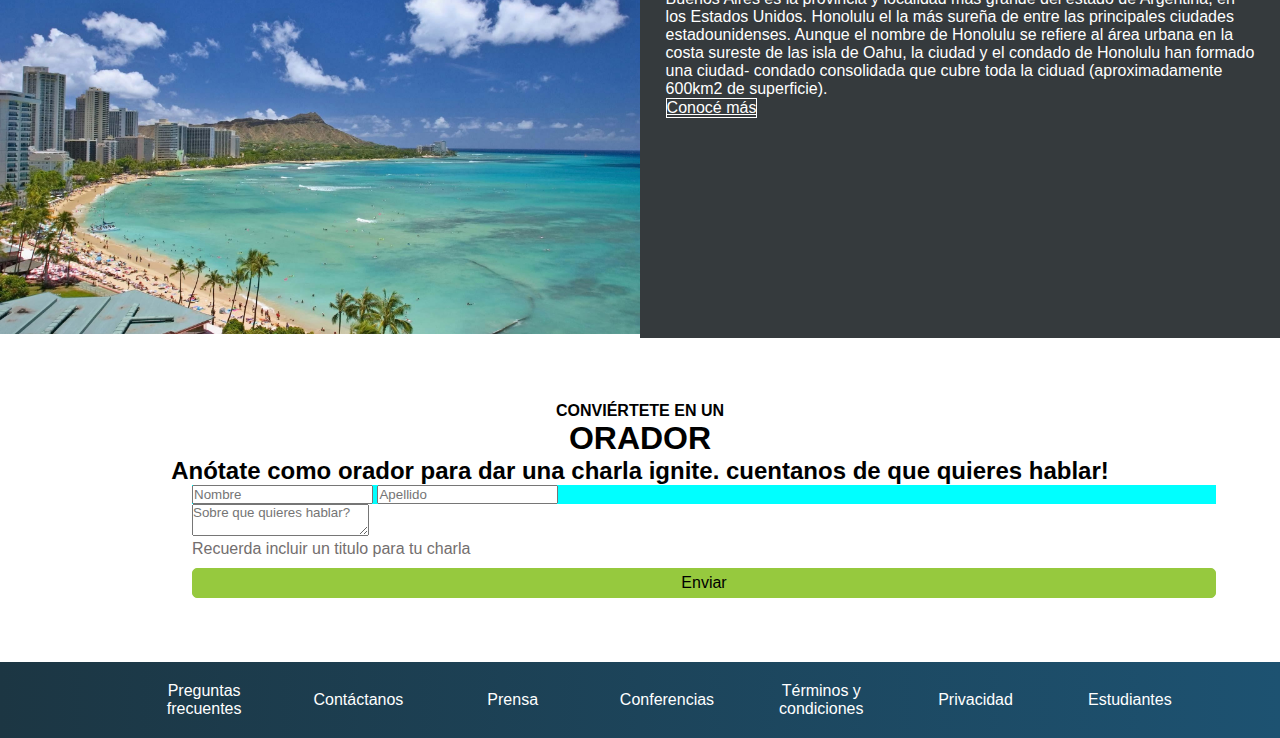
==== commit a2fdd508: "agrego page tickets y cambie estilos en index.html" ====
--- a/index.html
+++ b/index.html
@@ -88,19 +88,20 @@
           <h2 class="subtitulo">CONOCE A LOS</h2>
           <h1 class="titulo">ORADORES</h1>
         </div>
-
         <div class="contenedor-tarjetas">
-          <div class="tarjeta">
+          <div class="card" style="width: 33%">
             <img
               src="./asssets/img/steve.jpg"
-              alt="Steve Jobs"
-              loading="lazy"
-            />
-            <div class="cuerpoTarjeta">
-              <h4 class="colorAmarillo">JavaScript</h4>
-              <h4 class="colorCeleste">React Native</h4>
-              <h3 class="tituloNombre">Steve Jobs</h3>
-              <p>
+              class="card-img-top"
+              alt="imagen de Steve Jobs mostrando un celular"
+            />
+            <div class="card-body">
+              <div class="temas">
+                <h6 class="colorAmarillo">JavaScript</h6>
+                <h6 class="colorCeleste">React</h6>
+              </div>
+              <h5 class="card-title">Steve Jobs</h5>
+              <p class="card-text">
                 Destacado informático y empresario estadounidense. Creador del
                 primer ordenador personal y fundador de Apple Computer, una
                 empresa innovadora en el sector de la informática. Se
@@ -109,15 +110,23 @@
                 Así, revolucionó el sector durante más de tres décadas a través
                 de sus productos.
               </p>
+              <!-- <a href="#" class="btn btn-primary">Go somewhere</a> -->
             </div>
           </div>
-          <div class="tarjeta">
-            <img src="./asssets/img/bill.jpg" alt="Bill Gates" loading="lazy" />
-            <div class="cuerpoTarjeta">
-              <h4 class="colorAmarillo">Sistemas operativos</h4>
-              <h4 class="colorCeleste">C++</h4>
-              <h3 class="tituloNombre">Bill Gates</h3>
-              <p>
+
+          <div class="card" style="width: 33%">
+            <img
+              src="./asssets/img/bill.jpg"
+              class="card-img-top"
+              alt="Imagen de Bill Gates tomandose las manos"
+            />
+            <div class="card-body">
+              <div class="temas">
+                <h6 class="colorAmarillo">JavaScript</h6>
+                <h6 class="colorCeleste">React</h6>
+              </div>
+              <h5 class="card-title">Bill Gates</h5>
+              <p class="card-text">
                 (William Henry Gates III; Seattle, Washington, 1955) Informático
                 y empresario estadounidense, fundador de Microsoft. La fortuna
                 de este precoz programador, que no llegó a terminar sus estudios
@@ -125,19 +134,23 @@
                 arrollador de su sistema operativo, el MS-DOS (1981), que
                 evolucionaría hasta convertirse en el popular Windows 3.1 (1992)
               </p>
+              <!-- <a href="#" class="btn btn-primary">Go somewhere</a> -->
             </div>
           </div>
-          <div class="tarjeta">
+
+          <div class="card" style="width: 33%">
             <img
               src="./asssets/img/ada.jpeg"
-              alt="Ada Lovelace"
-              loading="lazy"
-            />
-            <div class="cuerpoTarjeta">
-              <h4 class="colorGris">Algoritmos</h4>
-              <h4 class="colorRojo">Cobol</h4>
-              <h3 class="tituloNombre">Ada Lovelace</h3>
-              <p>
+              class="card-img-top"
+              alt="Retrato en blanco y negro de Adda Lovelace"
+            />
+            <div class="card-body">
+              <div class="temas">
+                <h6 class="colorGris">Negocios</h6>
+                <h6 class="colorRojo">Startups</h6>
+              </div>
+              <h5 class="card-title">Adda Lovelace</h5>
+              <p class="card-text">
                 Apasionada de las matemáticas que se animó a explorar el
                 pensamiento abstracto mucho más allá de lo que “era aconsejable”
                 para las mujeres. Su pasión y esmero dio resultados: creó lo que
@@ -145,10 +158,12 @@
                 procesado por una máquina. De ahí que se la considera la primera
                 programadora de computadoras.
               </p>
+              <!-- <a href="#" class="btn btn-primary">Go somewhere</a> -->
             </div>
           </div>
         </div>
       </section>
+      <!-- LUGAR Y FECHA -->
       <section id="lugarFecha" class="lugar_fecha">
         <div class="div_img">
           <img
@@ -158,7 +173,6 @@
             loading="lazy"
           />
         </div>
-
         <div class="lugar_fecha_texto">
           <h2>Buenos Aires - Octubre</h2>
           <p>
@@ -176,11 +190,14 @@
         </div>
       </section>
 
-      <div>
+      <div id="formularioOrador">
         <div class="titulo-subtitulo">
           <h2 class="subtitulo">CONVIÉRTETE EN UN</h2>
           <h1 class="titulo">ORADOR</h1>
-          <h3 class="info">Anótate como orador para dar una charla ignite. cuentanos de que quieres hablar!</h3>
+          <h3 class="info">
+            Anótate como orador para dar una charla ignite. cuentanos de que
+            quieres hablar!
+          </h3>
         </div>
         <div class="formulario-row">
           <div class="input-group mb-3">
@@ -195,11 +212,11 @@
               class="form-control"
               placeholder="Sobre que quieres hablar?"
             ></textarea>
-            
-        
-          </div>  
-          <label for="textarea" class="label-textarea">Recuerda incluir un titulo para tu charla</label>
-          <input type="button" value="Enviar" class="btn-enviar">
+          </div>
+          <label for="textarea" class="label-textarea"
+            >Recuerda incluir un titulo para tu charla</label
+          >
+          <input type="button" value="Enviar" class="btn-enviar" />
         </div>
       </div>
     </main>
--- a/css/estilos.css
+++ b/css/estilos.css
@@ -167,9 +167,9 @@
   font-size: 1rem;
 
   /* Responsive */
-  /* @media (max-width: 768px) {
+  @media (max-width: 768px) {
     margin: 0 auto;
-  } */
+  }
 }
 
 .quiero_ser_orador {
@@ -181,92 +181,79 @@
   font-size: 1rem;
 
   /* Responsive */
-  /* @media (max-width: 768px) {
+  @media (max-width: 768px) {
     margin: 0 auto;
-  } */
+  }
 }
 
 /* LOS ORADORES */
 .oradores {
-  height: 100%;
+
   width: 80%;
-  margin: 0 auto;
+  margin: 2% auto;
   text-align: center;
   padding-top: 5px;
 }
-
-.contenedor-tarjetas {
-  display: flex;
-  flex-direction: row;
-  justify-content: center;
-}
-.tarjeta {
-  background: white;
-  border: 1px solid rgb(182, 182, 182);
-  border-radius: 15px;
-  width: 30%;
-  display: inline-block;
-  margin-right: 15px;
-  margin-left: 15px;
-  margin-top: 20px;
-  text-align: left;
-}
-.tarjeta p {
-  display: flex;
-  font-size: 1rem;
-  overflow-x: hidden;
-  overflow-y: visible;
-  text-overflow: ellipsis;
-  white-space: wrap;
-}
-.tarjeta img {
-  width: 100%;
-  height: 60%;
-  object-fit: contain;
-  object-fit: cover;
-  border-radius: 5px 5px 0px 0px;
-}
-
-.cuerpoTarjeta {
-  margin: 10px;
-}
-.cuerpoTarjeta h4 {
-  display: inline-block;
-  border-radius: 5px;
-  margin-right: 5px;
-  padding: 0 5px;
-}
-.tituloNombre {
-  margin-top: 5px;
-  margin-bottom: 20px;
-  font-size: 1.5rem;
+.contenedor-tarjetas{
+  padding: 1%;
+  display: flex;
+  justify-content: space-between;
+
+}
+.temas{
+  display: flex;
+  flex-direction: row;
+  align-items: start;
+  justify-content:start;
+
+  
 }
 .colorCeleste {
+  margin-left: 10px;
+  padding: 2px;
   font-size: 1rem;
   background-color: rgb(0, 200, 255);
   color: white;
+  border: 1px solid rgb(0, 200, 255);
+  border-radius: 5px;
 }
 .colorAmarillo {
   font-size: 1rem;
   background-color: rgb(255, 255, 0);
   color: black;
+  padding: 2px;
+  border: 1px solid  rgb(255, 255, 0);
+  border-radius: 5px;
 }
 .colorGris {
   font-size: 1rem;
   background-color: rgb(106, 106, 106);
   color: white;
+  border: 1px solid rgb(106, 106, 106);
+  border-radius: 5px;
 }
 .colorRojo {
+  margin-left: 10px;
   font-size: 1rem;
   background-color: rgb(171, 2, 2);
   color: white;
-}
-
+  border: 1px solid rgb(171, 2, 2);
+  border-radius: 5px;
+  text-align: left;
+}
+.card-title{
+  text-align: left;
+  font-weight: bold;
+  
+}
+.card-text{
+  text-align:justify;
+}
 /* honolulu section. */
 
 .lugar_fecha {
   width: 100%;
-  margin-top: 200px;
+  margin-top: 1%;
   display: flex;
   justify-content: space-between;
   flex-direction: row;
@@ -354,7 +341,7 @@
   height: auto;
   margin-left: 15%;
 }
-.label-textarea{
+.label-textarea {
   color: rgb(115, 110, 110);
   font-size: 1rem;
   padding: 0;
@@ -410,3 +397,178 @@
   font-size: 1rem;
   margin-left: 5%;
 }
+/* PAGE TICKETS */
+.main-tickets {
+  width: 100%;
+  height: auto;
+}
+/* ****************Categorias de descuentos************ */
+.categoria {
+  padding: 1%;
+  display: flex;
+  flex-direction: row;
+  justify-content: space-evenly;
+  width: 60%;
+  margin-left: 20%;
+  margin-top: 3%;
+  align-items: center;
+  align-content: center;
+  /* gap: 10px; */
+  flex-wrap: wrap;
+}
+.categoria__cat {
+  width: 30%;
+  height: 30%;
+  display: flex;
+  flex-direction: column;
+  justify-content: center;
+  align-items: center;
+  flex-wrap: 10px;
+  background: #ffffff;
+  text-align: center;
+  padding: 25px;
+}
+.categoria__cat__title {
+  text-align: center;
+  font-family: Arial, Helvetica, sans-serif;
+  font-size: 1.5rem;
+  font-style: normal;
+  font-weight: 600;
+  line-height: normal;
+  line-height: 2.5;
+}
+.categoria__cat__texto {
+  font-size: 0.8rem;
+  font-style: normal;
+  font-weight: 400;
+  line-height: normal;
+  display: flex;
+  flex-direction: column;
+  line-height: 2.5;
+}
+.categoria__cat__porcentaje {
+  text-align: center;
+  font-family: Arial, Helvetica, sans-serif;
+  font-size: 1rem;
+  font-style: normal;
+  font-weight: 600;
+  line-height: normal;
+  line-height: 2.5;
+}
+/* Uso el id para darles los bordes de cada color a las categorias */
+#estudiante {
+  border: solid 2px;
+  border-color: rgb(0, 123, 255);
+}
+#trainee {
+  border: solid 2px;
+  border-color: rgb(23, 162, 184);
+}
+#junior {
+  border: solid 2px;
+  border-color: rgb(255, 193, 7);
+}
+
+/* Formulario de compra de tickets */
+
+
+.form {
+  width: 100%;
+  display: flex;
+  flex-direction: column;
+  justify-content: center;
+  align-items: center;
+
+  padding: 1% 10% 0% 10%;
+}
+
+.form__encabezado {
+  display: flex;
+  justify-content: center;
+  flex-direction: column;
+  align-items: center;
+  line-height: 2;
+}
+
+.form-input-center {
+  padding: 5px;
+  display: flex;
+  flex-direction: row;
+  justify-content: space-between;
+  width: 70%;
+}
+
+.input-center {
+  margin-bottom: 10px;
+  margin-right: 5px;
+  display: flex;
+  flex-direction: row;
+  justify-content: space-between;
+  width: 100%;
+  border-radius: 5px;
+  border: 1px solid rgb(141, 138, 138);
+  padding: 2px;
+}
+#categoria {
+  padding: 1px;
+  margin-left: 3px;
+  width: 98%;
+}
+
+.input-label {
+  font-size: 0.9rem;
+
+  width: 100%;
+  display: flex;
+  justify-content: space-between;
+  flex-direction: column;
+}
+
+
+
+
+
+
+
+
+
+/* pago y botones  */
+.total {
+
+  /* margin-top: 20px; */
+  width: 70%;
+  display: flex;
+  align-items: center;
+  justify-content: start;
+  flex-direction: row;
+   padding:5px;
+}
+.total_pago {
+  width: 100%;
+  background-color: lightblue;
+  border: 1px solid rgb(204, 229, 255);
+  border-radius: 5px;
+  font-size: 1rem;
+  display: block;
+  padding: 2px;
+}
+.botones {
+  width: 70%;
+  display: flex;
+  justify-content: space-between;
+  flex-direction: row;
+  align-items: center;
+  padding: 5px;
+}
+.boton {
+  display: flex;
+  justify-content: center;
+  background-color: rgb(151, 201, 62);
+  width: 50%;
+  text-align: center;
+  font-size: 1.2rem;
+  color: white;
+  border: 1px solid rgb(151, 201, 62);
+  border-radius: 3px;
+  /* margin-left: 5px; */
+}
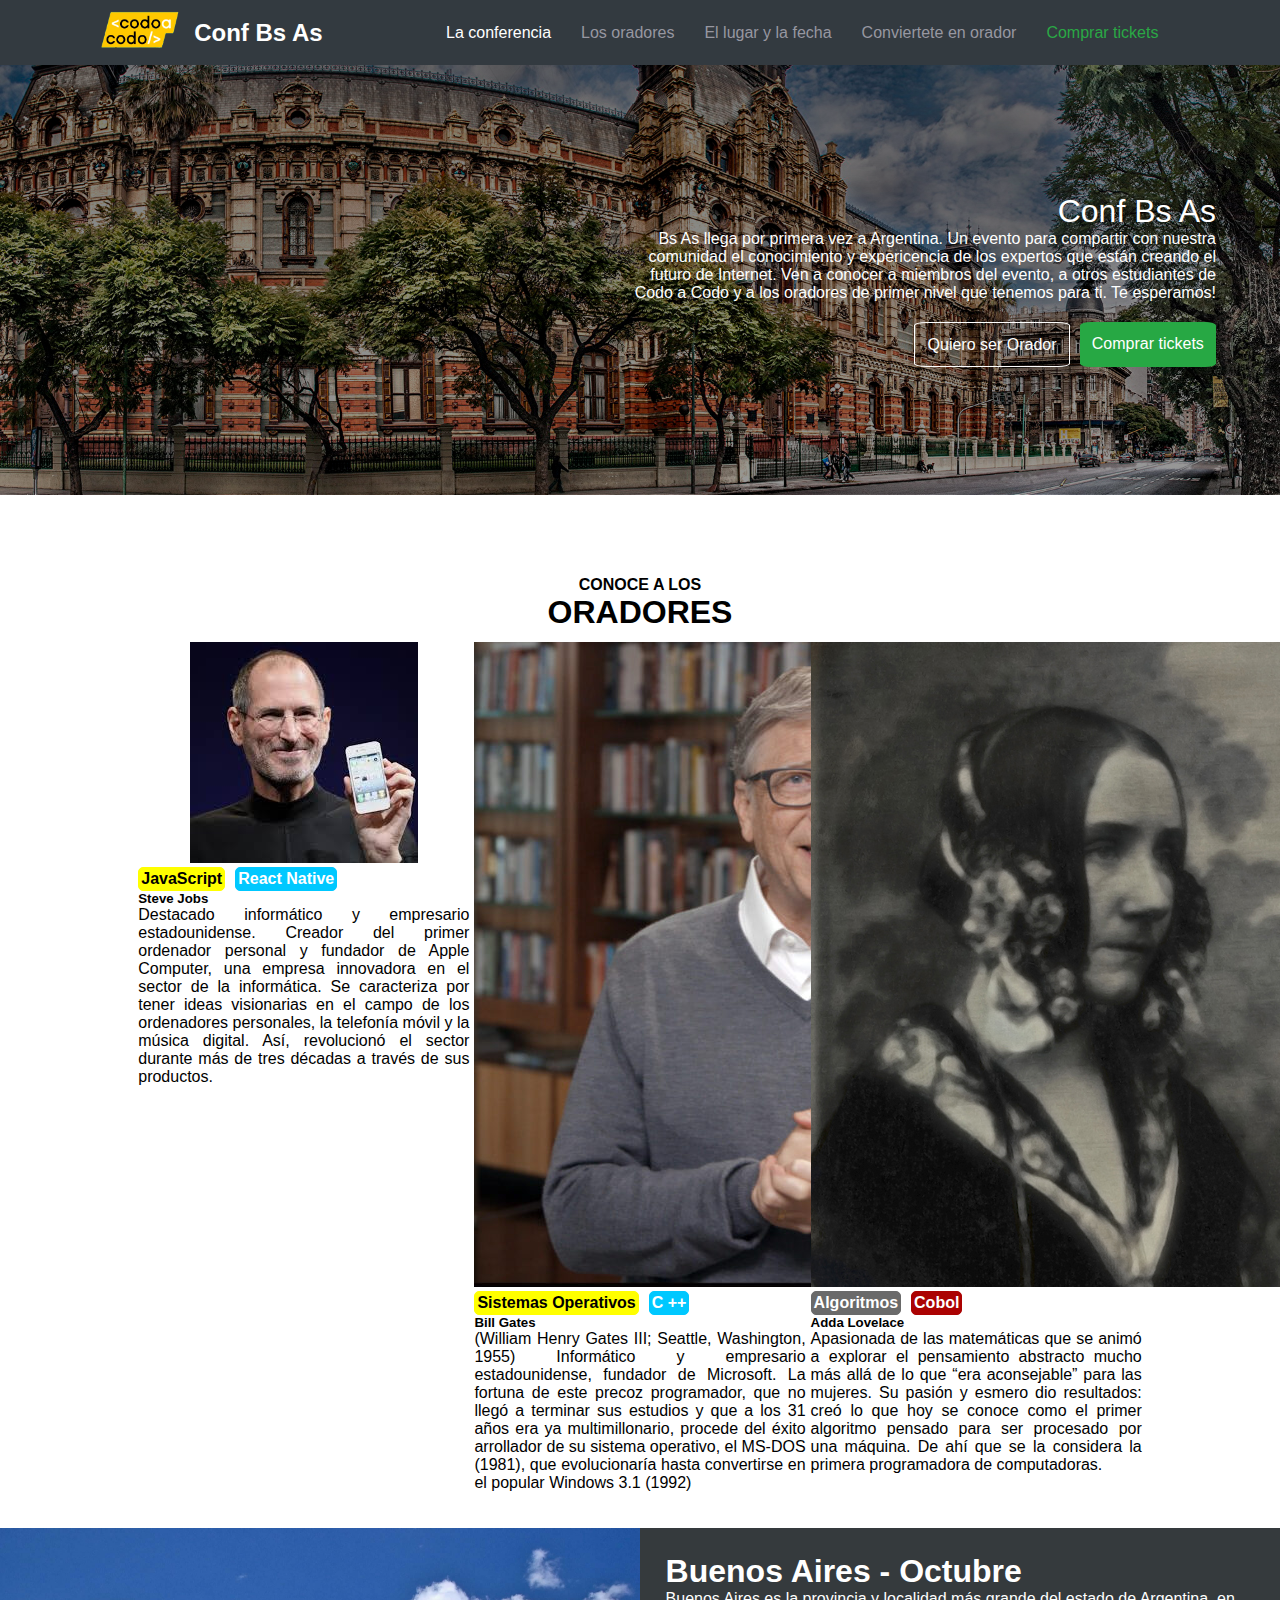
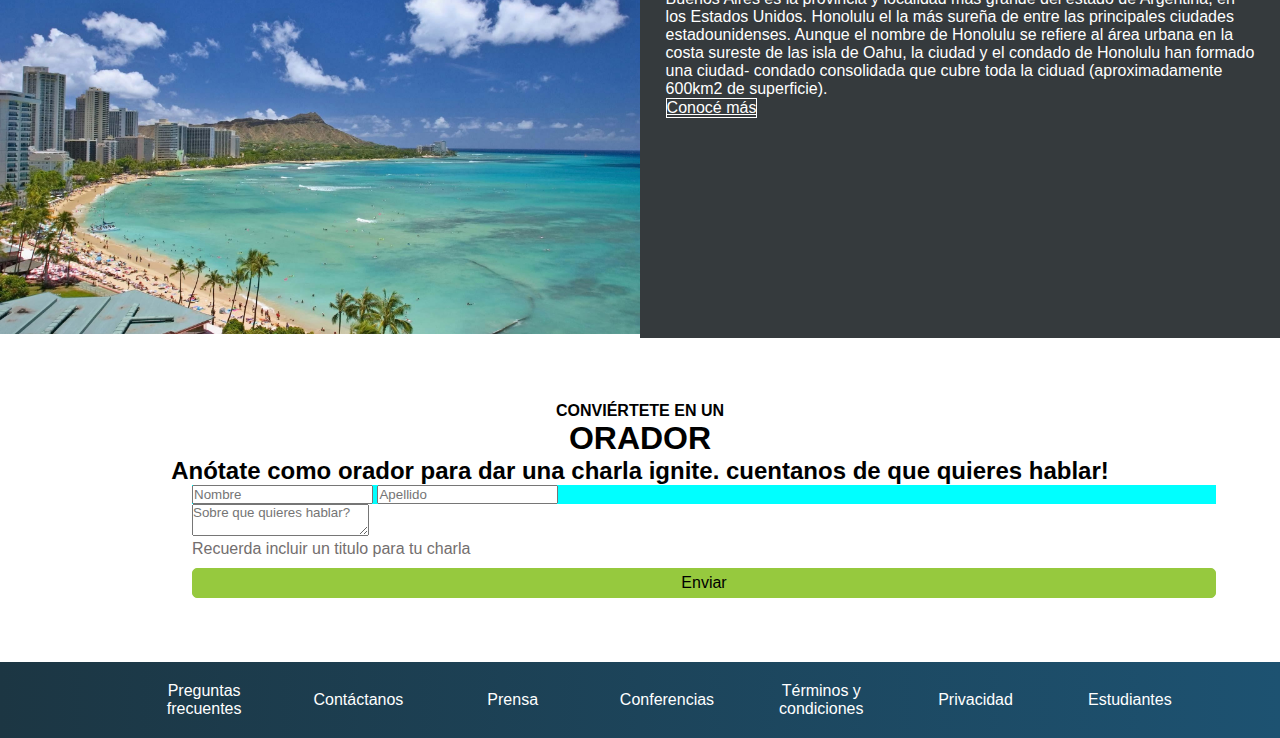
==== commit 2da8f3e9: "corrección en los datos de las tarjetas de oradores" ====
--- a/index.html
+++ b/index.html
@@ -98,7 +98,7 @@
             <div class="card-body">
               <div class="temas">
                 <h6 class="colorAmarillo">JavaScript</h6>
-                <h6 class="colorCeleste">React</h6>
+                <h6 class="colorCeleste">React Native</h6>
               </div>
               <h5 class="card-title">Steve Jobs</h5>
               <p class="card-text">
@@ -122,8 +122,8 @@
             />
             <div class="card-body">
               <div class="temas">
-                <h6 class="colorAmarillo">JavaScript</h6>
-                <h6 class="colorCeleste">React</h6>
+                <h6 class="colorAmarillo">Sistemas Operativos</h6>
+                <h6 class="colorCeleste">C ++ </h6>
               </div>
               <h5 class="card-title">Bill Gates</h5>
               <p class="card-text">
@@ -146,8 +146,8 @@
             />
             <div class="card-body">
               <div class="temas">
-                <h6 class="colorGris">Negocios</h6>
-                <h6 class="colorRojo">Startups</h6>
+                <h6 class="colorGris">Algoritmos</h6>
+                <h6 class="colorRojo">Cobol</h6>
               </div>
               <h5 class="card-title">Adda Lovelace</h5>
               <p class="card-text">
--- a/css/estilos.css
+++ b/css/estilos.css
@@ -226,6 +226,7 @@
   border-radius: 5px;
 }
 .colorGris {
+  padding: 2px;
   font-size: 1rem;
   background-color: rgb(106, 106, 106);
   color: white;
@@ -233,6 +234,7 @@
   border-radius: 5px;
 }
 .colorRojo {
+  padding: 2px;
   margin-left: 10px;
   font-size: 1rem;
   background-color: rgb(171, 2, 2);
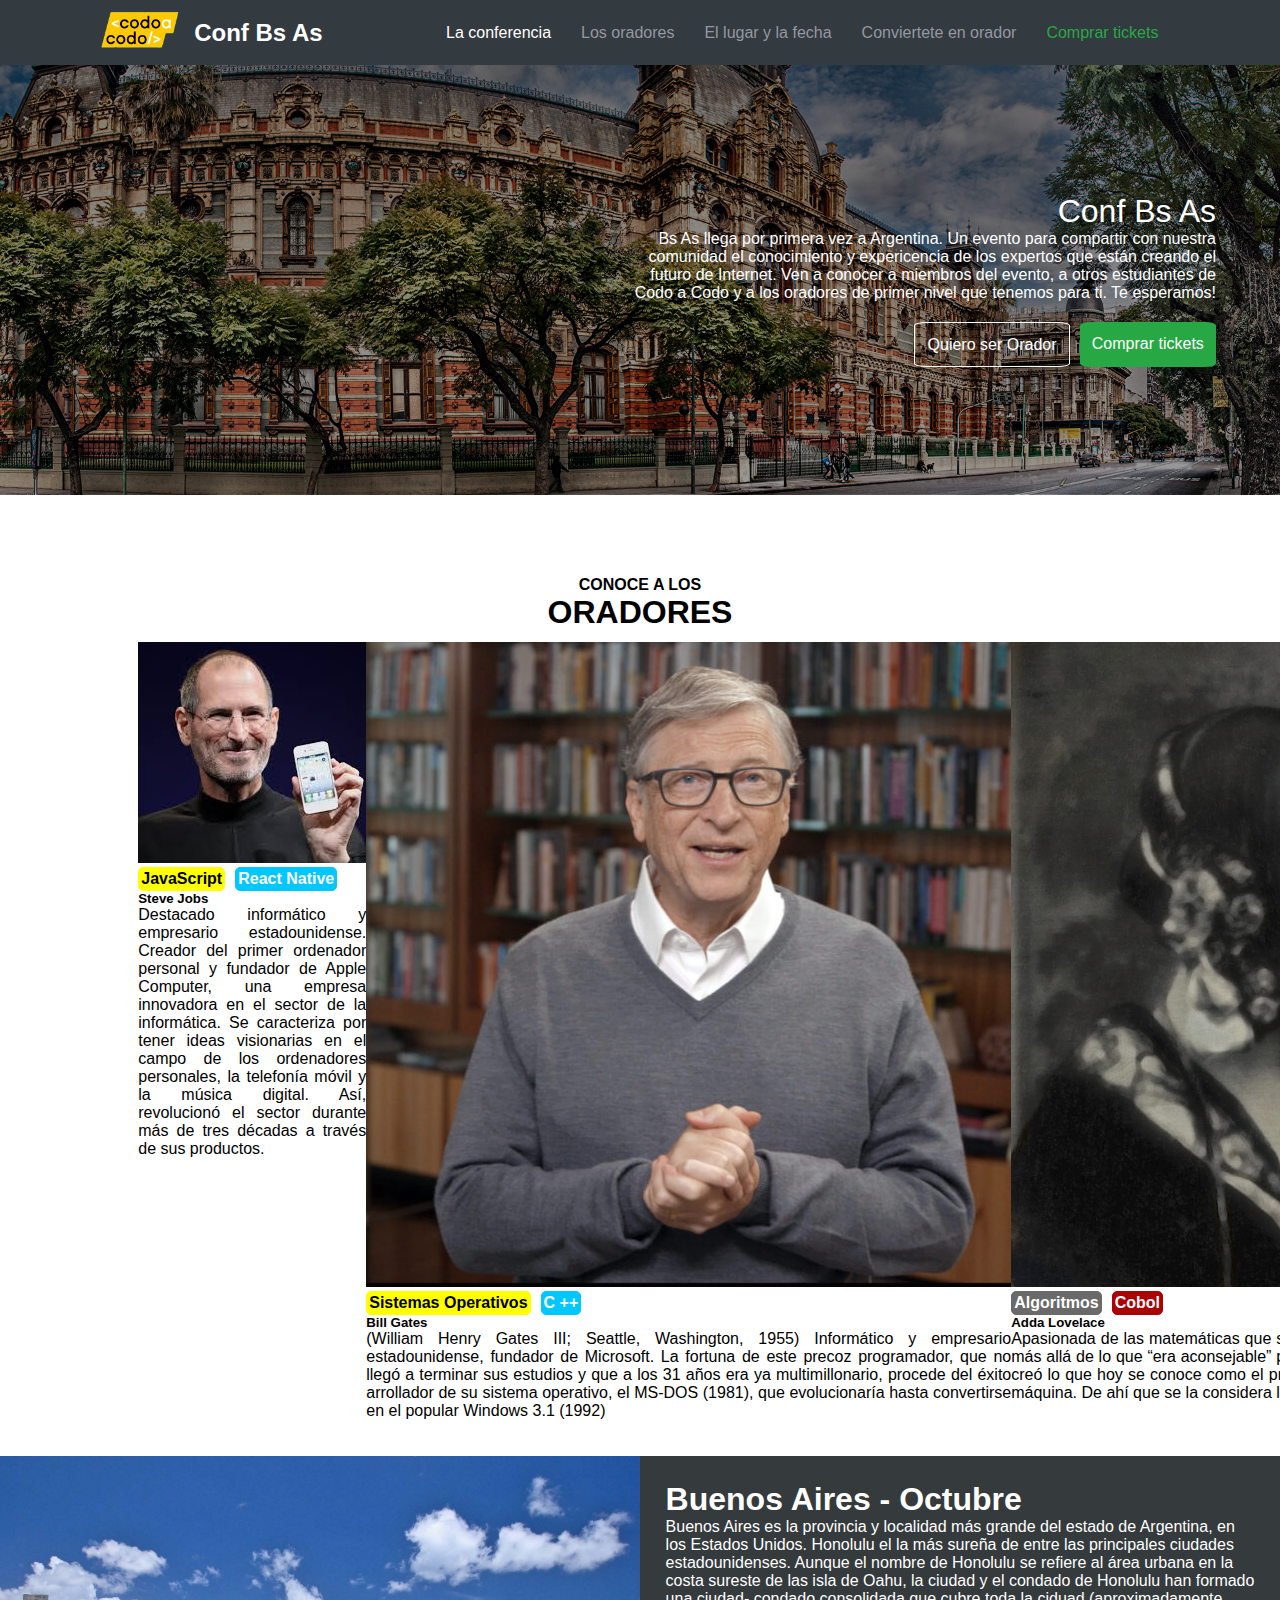
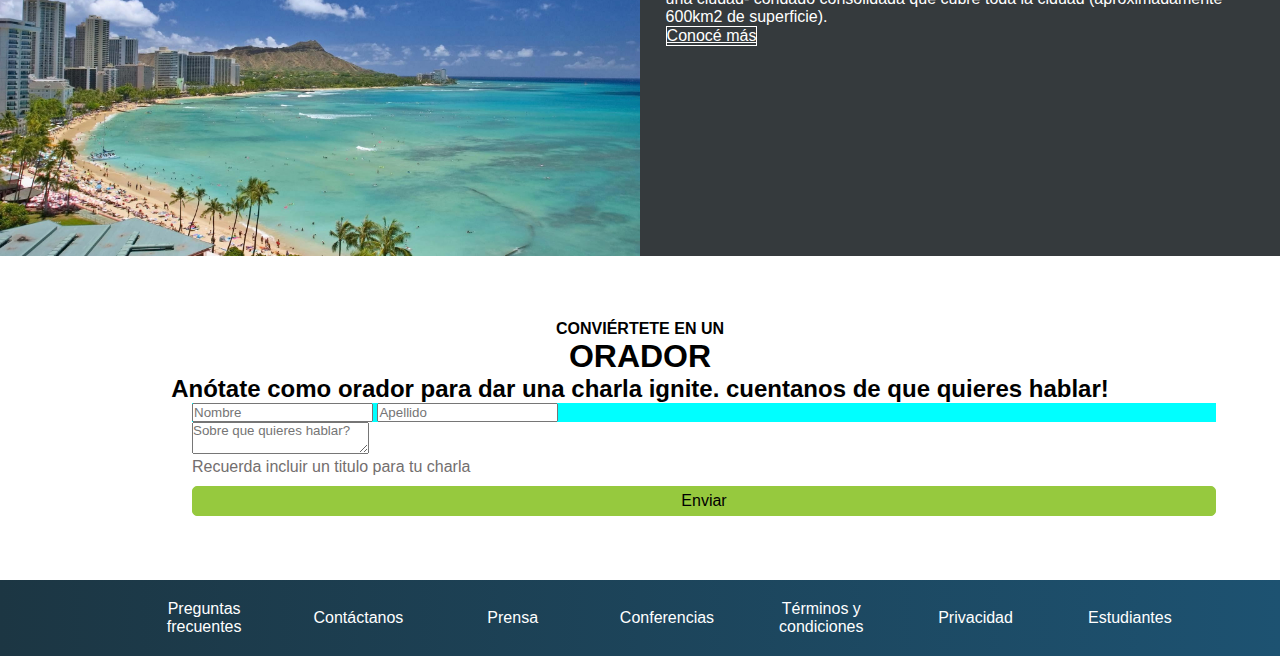
==== commit bbc48634: "modifico el responsive" ====
--- a/index.html
+++ b/index.html
@@ -89,7 +89,7 @@
           <h1 class="titulo">ORADORES</h1>
         </div>
         <div class="contenedor-tarjetas">
-          <div class="card" style="width: 33%">
+          <div class="card">
             <img
               src="./asssets/img/steve.jpg"
               class="card-img-top"
@@ -114,7 +114,7 @@
             </div>
           </div>
 
-          <div class="card" style="width: 33%">
+          <div class="card">
             <img
               src="./asssets/img/bill.jpg"
               class="card-img-top"
@@ -123,7 +123,7 @@
             <div class="card-body">
               <div class="temas">
                 <h6 class="colorAmarillo">Sistemas Operativos</h6>
-                <h6 class="colorCeleste">C ++ </h6>
+                <h6 class="colorCeleste">C ++</h6>
               </div>
               <h5 class="card-title">Bill Gates</h5>
               <p class="card-text">
@@ -138,7 +138,7 @@
             </div>
           </div>
 
-          <div class="card" style="width: 33%">
+          <div class="card">
             <img
               src="./asssets/img/ada.jpeg"
               class="card-img-top"
@@ -165,13 +165,8 @@
       </section>
       <!-- LUGAR Y FECHA -->
       <section id="lugarFecha" class="lugar_fecha">
-        <div class="div_img">
-          <img
-            class="lugar_fecha_imagen"
-            src="./asssets/img/honolulu.jpg"
-            alt="Honolulu"
-            loading="lazy"
-          />
+        <div class="lugar_fecha_imagen">
+          <img src="./asssets/img/honolulu.jpg" alt="Honolulu" loading="lazy" />
         </div>
         <div class="lugar_fecha_texto">
           <h2>Buenos Aires - Octubre</h2>
--- a/css/estilos.css
+++ b/css/estilos.css
@@ -29,10 +29,10 @@
   width: 10%;
 
   /* Responsive */
-  /* @media (max-width: 768px) {
+  @media (max-width: 768px) {
     margin-left: 0;
     width: 100%;
-  } */
+  }
 }
 
 .encabezado__logo__img {
@@ -45,12 +45,15 @@
   font-size: 1rem;
 
   /* Responsive */
-  /* @media (max-width: 768px) {
+
+}
+@media (max-width: 768px) {
+  .encabezado__titulo{
     margin-left: 0;
-    width: 100%;
-  } */
-}
-
+  width: 100%;
+  }
+  
+}
 .encabezado__nav {
   margin-right: 5%;
   width: 75%;
@@ -60,13 +63,16 @@
   flex-direction: row;
 
   /* Responsive */
-  /* @media (max-width: 768px) {
+
+}
+@media (max-width: 768px) {
+  .encabezado__nav{
     margin-right: 0;
-    width: 100%;
-    justify-content: flex-start;
-  } */
-}
-
+  width: 100%;
+  justify-content: flex-start;
+  }
+  
+}
 .encabezado__nav ul {
   display: flex;
   align-items: flex-end;
@@ -113,13 +119,17 @@
   padding-top: 10%;
 
   /* Responsive */
-  /* @media (max-width: 768px) {
+ 
+}
+ @media (max-width: 768px) {
+  .section_conferencia{
     padding-left: 0;
     padding-right: 0;
     text-align: center;
-  } */
-}
-
+    flex-wrap: wrap;
+  }
+    
+  }
 .section_conferencia h1 {
   font-size: 2rem;
   font-weight: 500;
@@ -127,11 +137,14 @@
   padding: 0;
 
   /* Responsive */
-  /* @media (max-width: 768px) {
-    font-size: 24px;
-  } */
-}
-
+
+}
+  @media (max-width: 768px) {
+    .section_conferencia h1{
+        font-size: 24px;
+    }
+  
+  }
 .section_conferencia p {
   font-size: 1rem;
   font-weight: 400;
@@ -139,9 +152,9 @@
   padding: 0;
 
   /* Responsive */
-  /* @media (max-width: 768px) {
+  @media (max-width: 768px) {
     font-size: 14px;
-  } */
+  }
 }
 
 .section_conferencia_button {
@@ -151,9 +164,11 @@
   padding-top: 20px;
 
   /* Responsive */
-  /* @media (max-width: 768px) {
+  @media (max-width: 768px) {
+    display: flex;
+    flex-direction: column;
     justify-content: center;
-  } */
+  }
 }
 
 .comprar_tickets {
@@ -188,25 +203,46 @@
 
 /* LOS ORADORES */
 .oradores {
-
   width: 80%;
   margin: 2% auto;
   text-align: center;
   padding-top: 5px;
-}
-.contenedor-tarjetas{
+
+  @media (max-width: 780px) {
+    margin: 0;
+    padding: 0;
+    width: 100%;
+    flex-direction: column;
+  }
+}
+.contenedor-tarjetas {
   padding: 1%;
   display: flex;
   justify-content: space-between;
-
-}
-.temas{
+  /* Responsive */
+
+}
+@media (max-width: 780px) {
+  .contenedor-tarjetas {
+  margin: 0;
+  padding: 0;
+  width: 100%;
+  flex-direction: column;
+  flex-wrap: wrap;}
+}
+  @media (max-width: 780px) {
+    .card{
+         flex-direction: column;
+    width: 100%;
+    }
+ 
+  }
+
+.temas {
   display: flex;
   flex-direction: row;
   align-items: start;
-  justify-content:start;
-
-  
+  justify-content: start;
 }
 .colorCeleste {
   margin-left: 10px;
@@ -222,7 +258,7 @@
   background-color: rgb(255, 255, 0);
   color: black;
   padding: 2px;
-  border: 1px solid  rgb(255, 255, 0);
+  border: 1px solid rgb(255, 255, 0);
   border-radius: 5px;
 }
 .colorGris {
@@ -243,30 +279,34 @@
   border-radius: 5px;
   text-align: left;
 }
-.card-title{
+.card-title {
   text-align: left;
   font-weight: bold;
-  
-}
-.card-text{
-  text-align:justify;
+}
+.card-text {
+  text-align: justify;
 }
 /* honolulu section. */
 
 .lugar_fecha {
   width: 100%;
+  height: 400px;
   margin-top: 1%;
   display: flex;
   justify-content: space-between;
   flex-direction: row;
 }
+
 .lugar_fecha_imagen {
-  width: 100%;
-}
-
-.div_img {
-  width: 50%;
-}
+  max-width: 50%;
+  overflow: hidden;
+  align-items: center;
+}
+.lugar_fecha_imagen img {
+  max-width: 100%;
+  height: auto;
+}
+
 .lugar_fecha_texto {
   padding: 2%;
   width: 50%;
@@ -293,6 +333,20 @@
   color: white;
   font-size: 1rem;
   border: solid 1px white;
+}
+@media (max-width: 780px) {
+  .lugar_fecha {
+    flex-direction: column;
+    height: auto;
+  }
+
+  .lugar_fecha_imagen {
+    max-width: 100%;
+  }
+
+  .lugar_fecha_texto {
+    width: 100%;
+  }
 }
 /* ***************************************************** */
 /* Formulario oradores */
@@ -473,7 +527,6 @@
 
 /* Formulario de compra de tickets */
 
-
 .form {
   width: 100%;
   display: flex;
@@ -526,24 +579,15 @@
   flex-direction: column;
 }
 
-
-
-
-
-
-
-
-
 /* pago y botones  */
 .total {
-
   /* margin-top: 20px; */
   width: 70%;
   display: flex;
   align-items: center;
   justify-content: start;
   flex-direction: row;
-   padding:5px;
+  padding: 5px;
 }
 .total_pago {
   width: 100%;
